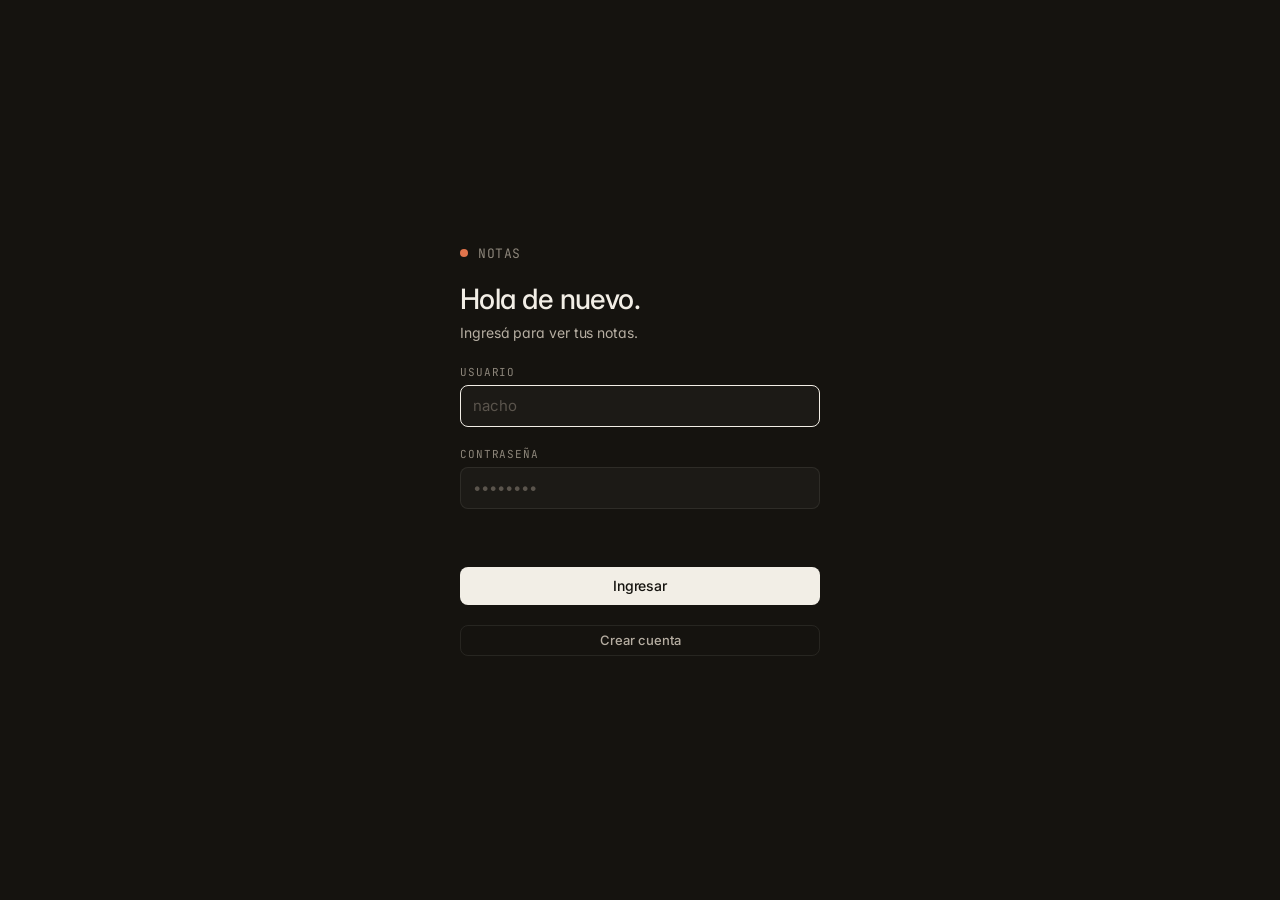
==== static/index.html @ 59a0e1da "feat: rediseño completo del frontend + mejoras al backend Frontend (vanilla JS, sin dependencias): -" ====
<!doctype html>
<html lang="es">
<head>
  <meta charset="utf-8" />
  <meta name="viewport" content="width=device-width, initial-scale=1" />
  <title>Notas</title>
  <link rel="preconnect" href="https://fonts.googleapis.com">
  <link rel="preconnect" href="https://fonts.gstatic.com" crossorigin>
  <link href="https://fonts.googleapis.com/css2?family=Inter:wght@400;500;600&family=JetBrains+Mono:wght@400;500&display=swap" rel="stylesheet">
  <link rel="stylesheet" href="/static/styles.css">
</head>
<body>
  <div id="root"></div>
  <script src="/static/app.js"></script>
</body>
</html>
---- static/styles.css ----
/* Notas — minimal redesign */

:root {
  --bg: #FAF8F4;
  --bg-elev: #FFFFFF;
  --bg-sunken: #F2EFEA;
  --border: rgba(20, 17, 12, 0.08);
  --border-strong: rgba(20, 17, 12, 0.16);
  --fg: #1A1714;
  --fg-2: #5A544C;
  --fg-3: #8C857A;
  --fg-4: #B6AEA2;
  --accent: #C4421F;
  --accent-soft: rgba(196, 66, 31, 0.10);
  --urgent: #DC2626;
  --media: #F5B027;
  --baja: #2F9E54;
  --urgent-soft: rgba(220, 38, 38, 0.14);
  --media-soft: rgba(245, 176, 39, 0.18);
  --baja-soft: rgba(47, 158, 84, 0.16);
  --row-h: 56px;
  --pad: 16px;
  --radius: 10px;
  --shadow-lift: 0 1px 0 rgba(20,17,12,0.04), 0 12px 32px -16px rgba(20,17,12,0.18);
  --sans: "Inter", ui-sans-serif, system-ui, -apple-system, "Segoe UI", sans-serif;
  --mono: "JetBrains Mono", ui-monospace, "SF Mono", Menlo, monospace;
}

[data-theme="dark"] {
  --bg: #15130F;
  --bg-elev: #1C1A16;
  --bg-sunken: #100E0B;
  --border: rgba(255, 248, 235, 0.08);
  --border-strong: rgba(255, 248, 235, 0.16);
  --fg: #F2EEE6;
  --fg-2: #B6AEA2;
  --fg-3: #8C857A;
  --fg-4: #5A544C;
  --accent: #E0744C;
  --accent-soft: rgba(224, 116, 76, 0.14);
  --urgent: #F25555;
  --media: #F7C24A;
  --baja: #4FBE76;
  --urgent-soft: rgba(242, 85, 85, 0.18);
  --media-soft: rgba(247, 194, 74, 0.18);
  --baja-soft: rgba(79, 190, 118, 0.18);
}

[data-accent="ink"]   { --accent: #1A1714; --accent-soft: rgba(20,17,12,0.08); }
[data-accent="ink"][data-theme="dark"] { --accent: #F2EEE6; --accent-soft: rgba(242,238,230,0.08); }
[data-accent="blue"]  { --accent: #2A5FC4; --accent-soft: rgba(42,95,196,0.10); }
[data-accent="blue"][data-theme="dark"] { --accent: #6FA1FF; --accent-soft: rgba(111,161,255,0.14); }
[data-accent="green"] { --accent: #2F7D4A; --accent-soft: rgba(47,125,74,0.10); }
[data-accent="green"][data-theme="dark"] { --accent: #6FCB8F; --accent-soft: rgba(111,203,143,0.14); }

[data-density="compact"] { --row-h: 44px; --pad: 12px; }
[data-density="comfy"]   { --row-h: 68px; --pad: 20px; }

* { box-sizing: border-box; }
html, body, #root { height: 100%; }
body {
  margin: 0;
  font-family: var(--sans);
  background: var(--bg);
  color: var(--fg);
  -webkit-font-smoothing: antialiased;
  font-feature-settings: "ss01", "cv11";
  letter-spacing: -0.005em;
}
button { font-family: inherit; }

/* ====================== Login ====================== */
.login-wrap {
  min-height: 100vh;
  display: grid;
  place-items: center;
  background: var(--bg);
  padding: 24px;
}
.login-card {
  width: 100%;
  max-width: 360px;
  display: flex;
  flex-direction: column;
  gap: 20px;
}
.login-mark {
  display: flex; align-items: center; gap: 10px;
  font-family: var(--mono); font-size: 13px; color: var(--fg-3);
  letter-spacing: 0.04em; text-transform: uppercase;
}
.login-mark::before {
  content: ""; width: 8px; height: 8px; border-radius: 50%;
  background: var(--accent);
}
.login-title { font-size: 28px; font-weight: 500; letter-spacing: -0.02em; margin: 0; }
.login-sub { font-size: 14px; color: var(--fg-2); margin: -12px 0 4px; }
.field { display: flex; flex-direction: column; gap: 6px; }
.field label {
  font-family: var(--mono); font-size: 11px; color: var(--fg-3);
  text-transform: uppercase; letter-spacing: 0.08em;
}
.input {
  appearance: none; background: var(--bg-elev); border: 1px solid var(--border);
  border-radius: 8px; padding: 11px 12px; font: 15px/1.2 var(--sans);
  color: var(--fg); transition: border-color .15s, background .15s;
}
.input:focus { outline: none; border-color: var(--fg); }
.input::placeholder { color: var(--fg-4); }
.btn-primary {
  appearance: none; border: 0; background: var(--fg); color: var(--bg);
  padding: 12px 16px; border-radius: 8px; font: 500 14px/1 var(--sans);
  letter-spacing: -0.005em; cursor: pointer; transition: opacity .15s, transform .05s;
}
.btn-primary:hover { opacity: 0.88; }
.btn-primary:active { transform: translateY(1px); }
.btn-primary:disabled { opacity: 0.45; cursor: default; }
.btn-ghost {
  appearance: none; border: 1px solid var(--border); background: transparent;
  color: var(--fg-2); padding: 8px 12px; border-radius: 8px; font: 500 13px/1 var(--sans);
  cursor: pointer; transition: all .15s; display: inline-flex; align-items: center; gap: 6px;
}
.btn-ghost:hover { color: var(--fg); border-color: var(--border-strong); background: var(--bg-elev); }
.login-error { color: var(--urgent); font-size: 13px; min-height: 18px; }

/* ====================== App shell ====================== */
.app {
  display: grid;
  grid-template-columns: 240px 1fr;
  height: 100vh;
  overflow: hidden;
}
.sidebar {
  border-right: 1px solid var(--border);
  background: var(--bg);
  padding: 20px 14px;
  display: flex; flex-direction: column; gap: 4px;
  overflow-y: auto;
}
.brand {
  display: flex; align-items: center; gap: 10px;
  padding: 4px 8px 20px;
  font-family: var(--mono); font-size: 12px; color: var(--fg-2);
  letter-spacing: 0.06em; text-transform: uppercase;
}
.brand::before {
  content: ""; width: 8px; height: 8px; border-radius: 50%;
  background: var(--accent);
}
.side-section {
  font-family: var(--mono); font-size: 10px; color: var(--fg-4);
  text-transform: uppercase; letter-spacing: 0.1em;
  padding: 16px 8px 6px;
}
.side-item {
  display: flex; align-items: center; gap: 10px;
  padding: 7px 8px; border-radius: 6px;
  font-size: 14px; color: var(--fg-2);
  cursor: pointer; user-select: none;
  transition: background .12s, color .12s;
}
.side-item:hover { background: var(--bg-sunken); color: var(--fg); }
.side-item.active { background: var(--accent-soft); color: var(--accent); font-weight: 500; }
.side-item .count {
  margin-left: auto; font-family: var(--mono); font-size: 11px;
  color: var(--fg-3); font-variant-numeric: tabular-nums;
}
.side-item.active .count { color: var(--accent); }
.side-dot {
  width: 9px; height: 9px; border-radius: 50%; flex-shrink: 0;
  background: var(--fg-4);
}
.side-dot.urgent { background: var(--urgent); box-shadow: 0 0 0 2px var(--urgent-soft); }
.side-dot.media  { background: var(--media);  box-shadow: 0 0 0 2px var(--media-soft); }
.side-dot.baja   { background: var(--baja);   box-shadow: 0 0 0 2px var(--baja-soft); }
.side-user {
  margin-top: auto;
  display: flex; align-items: center; gap: 10px;
  padding: 10px 8px; border-top: 1px solid var(--border);
  font-size: 13px; color: var(--fg-2);
}
.side-user .avatar {
  width: 26px; height: 26px; border-radius: 50%;
  background: var(--fg);
  color: var(--bg); display: grid; place-items: center;
  font: 500 12px/1 var(--sans);
}
.side-user .logout {
  margin-left: auto; cursor: pointer; color: var(--fg-3);
  font-size: 12px;
}
.side-user .logout:hover { color: var(--fg); }

/* ====================== Main pane ====================== */
.main {
  display: flex; flex-direction: column;
  overflow: hidden;
  background: var(--bg);
}
.topbar {
  display: flex; align-items: center; gap: 8px;
  padding: 16px 28px; border-bottom: 1px solid var(--border);
  flex-shrink: 0;
}
.topbar h1 {
  font-size: 22px; font-weight: 500; letter-spacing: -0.02em; margin: 0;
}
.topbar .meta {
  font-family: var(--mono); font-size: 11px; color: var(--fg-3);
  text-transform: uppercase; letter-spacing: 0.08em;
}
.topbar .spacer { flex: 1; }
.view-btns { display: flex; gap: 2px; }
.search {
  display: flex; align-items: center; gap: 8px;
  border: 1px solid var(--border); border-radius: 8px;
  padding: 7px 10px; background: var(--bg-elev);
  min-width: 220px; transition: border-color .15s;
}
.search:focus-within { border-color: var(--fg-3); }
.search svg { color: var(--fg-3); flex-shrink: 0; }
.search input {
  background: transparent; border: 0; outline: 0; flex: 1;
  font: 14px/1 var(--sans); color: var(--fg);
}
.search input::placeholder { color: var(--fg-4); }

.filters {
  display: flex; align-items: center; gap: 8px;
  padding: 14px 28px 8px;
  flex-shrink: 0;
}
.chip {
  display: inline-flex; align-items: center; gap: 6px;
  padding: 5px 10px; border-radius: 999px;
  border: 1px solid var(--border); background: transparent;
  font: 12px/1 var(--sans); color: var(--fg-2); cursor: pointer;
  transition: all .15s;
}
.chip:hover { color: var(--fg); border-color: var(--border-strong); }
.chip.active { background: var(--fg); color: var(--bg); border-color: var(--fg); }
.chip .dot { width: 8px; height: 8px; border-radius: 50%; background: var(--fg-4); }
.chip .dot.urgent { background: var(--urgent); }
.chip .dot.media  { background: var(--media); }
.chip .dot.baja   { background: var(--baja); }
.chip.pri-urgent.active { background: var(--urgent); border-color: var(--urgent); color: #fff; }
.chip.pri-media.active  { background: var(--media);  border-color: var(--media);  color: #1A1714; }
.chip.pri-baja.active   { background: var(--baja);   border-color: var(--baja);   color: #fff; }
.chip .count {
  font-family: var(--mono); font-size: 10px; color: var(--fg-4);
  margin-left: 2px; font-variant-numeric: tabular-nums;
}
.chip.active .count { color: var(--bg); opacity: 0.7; }
.chip.pri-urgent.active .count,
.chip.pri-baja.active .count { color: #fff; opacity: 0.8; }
.chip.pri-media.active .count { color: #1A1714; opacity: 0.7; }

/* ====================== Icon buttons ====================== */
.icon-btn {
  appearance: none; background: transparent; border: 0;
  width: 30px; height: 30px; border-radius: 6px;
  color: var(--fg-3); cursor: pointer;
  display: grid; place-items: center;
  transition: all .12s;
}
.icon-btn:hover { background: var(--bg-sunken); color: var(--fg); }
.icon-btn.danger:hover { color: var(--urgent); }
.icon-btn.active-view { background: var(--accent-soft); color: var(--accent); }

/* ====================== Quick add ====================== */
.quick-add {
  margin: 8px 28px 0;
  border: 1px dashed var(--border-strong);
  border-radius: var(--radius);
  background: transparent;
  display: flex; align-items: center; gap: 10px;
  padding: 12px 14px;
  cursor: text;
  color: var(--fg-3);
  font-size: 14px;
  transition: border-color .15s, background .15s, color .15s;
  flex-shrink: 0;
}
.quick-add:hover { border-color: var(--fg-3); color: var(--fg-2); }
.quick-add svg { color: var(--fg-3); }
.quick-add.expanded {
  display: block; padding: 0; cursor: default;
  border: 1px solid var(--border-strong); background: var(--bg-elev);
  box-shadow: var(--shadow-lift);
}
.quick-add.expanded .qa-row { display: flex; align-items: center; gap: 10px; padding: 12px 14px 4px; }
.quick-add.expanded .qa-title {
  flex: 1; background: transparent; border: 0; outline: 0;
  font: 500 16px/1.3 var(--sans); color: var(--fg); letter-spacing: -0.01em;
}
.quick-add.expanded .qa-title::placeholder { color: var(--fg-4); }
.quick-add.expanded .qa-desc {
  width: 100%; background: transparent; border: 0; outline: 0;
  font: 14px/1.5 var(--sans); color: var(--fg-2); resize: none;
  padding: 0 14px 8px;
}
.quick-add.expanded .qa-desc::placeholder { color: var(--fg-4); }
.quick-add.expanded .qa-actions {
  display: flex; align-items: center; gap: 8px;
  padding: 10px 14px;
  border-top: 1px solid var(--border);
}
.priority-select {
  display: flex; align-items: center; gap: 4px;
  border: 1px solid var(--border); border-radius: 6px;
  padding: 4px;
}
.priority-select button {
  appearance: none; border: 0; background: transparent;
  padding: 4px 8px; border-radius: 4px;
  font: 12px/1 var(--sans); color: var(--fg-3); cursor: pointer;
  display: inline-flex; align-items: center; gap: 5px;
  transition: all .12s;
}
.priority-select button:hover { color: var(--fg); }
.priority-select button.active { background: var(--bg-sunken); color: var(--fg); }
.priority-select .pdot { width: 8px; height: 8px; border-radius: 50%; background: var(--fg-4); }
.priority-select .pdot.urgent { background: var(--urgent); }
.priority-select .pdot.media  { background: var(--media); }
.priority-select .pdot.baja   { background: var(--baja); }
.priority-select button.active.pri-urgent { background: var(--urgent-soft); color: var(--urgent); }
.priority-select button.active.pri-media  { background: var(--media-soft);  color: #946109; }
[data-theme="dark"] .priority-select button.active.pri-media { color: var(--media); }
.priority-select button.active.pri-baja   { background: var(--baja-soft);   color: var(--baja); }
.qa-actions .spacer { flex: 1; }

/* ====================== Notes list ====================== */
.notes-list {
  flex: 1; overflow-y: auto;
  padding: 16px 28px 80px;
}
.note-row {
  display: grid;
  grid-template-columns: 24px 1fr auto;
  align-items: center;
  gap: 14px;
  padding: 0 12px;
  min-height: var(--row-h);
  border-bottom: 1px solid var(--border);
  cursor: pointer;
  transition: background .12s;
  position: relative;
}
.note-row:hover { background: var(--bg-sunken); }
.note-row .check {
  width: 18px; height: 18px; border-radius: 50%;
  border: 1.5px solid var(--border-strong);
  display: grid; place-items: center;
  cursor: pointer; transition: all .15s; flex-shrink: 0;
  background: transparent;
}
.note-row .check:hover { border-color: var(--accent); background: var(--accent-soft); }
.note-row.done .check { background: var(--accent); border-color: var(--accent); }
.note-row.done .check svg { color: var(--bg-elev); }
.note-row .body { min-width: 0; display: flex; flex-direction: column; gap: 2px; }
.note-row .title {
  font-size: 14.5px; font-weight: 450; color: var(--fg);
  display: flex; align-items: center; gap: 8px;
  white-space: nowrap; overflow: hidden; text-overflow: ellipsis;
  letter-spacing: -0.005em;
}
.note-row.done .title { color: var(--fg-3); text-decoration: line-through; text-decoration-thickness: 1px; text-decoration-color: var(--fg-4); }
.note-row .pdot { width: 9px; height: 9px; border-radius: 50%; flex-shrink: 0; background: var(--fg-4); }
.note-row .pdot.urgent { background: var(--urgent); box-shadow: 0 0 0 3px var(--urgent-soft); }
.note-row .pdot.media  { background: var(--media);  box-shadow: 0 0 0 3px var(--media-soft); }
.note-row .pdot.baja   { background: var(--baja);   box-shadow: 0 0 0 3px var(--baja-soft); }
.note-row .desc {
  font-size: 12.5px; color: var(--fg-3);
  white-space: nowrap; overflow: hidden; text-overflow: ellipsis;
}
.note-row .meta {
  font-family: var(--mono); font-size: 11px; color: var(--fg-4);
  letter-spacing: 0.02em; flex-shrink: 0;
}
.note-row .actions {
  display: flex; align-items: center; gap: 2px;
  opacity: 0; transition: opacity .12s;
}
.note-row:hover .actions { opacity: 1; }
.note-row:hover .meta { display: none; }

/* Empty state */
.empty {
  padding: 80px 24px;
  text-align: center;
  color: var(--fg-3);
}
.empty .e-glyph {
  width: 36px; height: 36px; margin: 0 auto 14px;
  border-radius: 50%; border: 1px dashed var(--border-strong);
  display: grid; place-items: center; color: var(--fg-4);
}
.empty h3 { font-size: 15px; font-weight: 500; color: var(--fg-2); margin: 0 0 4px; letter-spacing: -0.01em; }
.empty p { font-size: 13px; margin: 0; color: var(--fg-3); }

/* Section heading inside list */
.list-section {
  font-family: var(--mono); font-size: 10px; color: var(--fg-4);
  letter-spacing: 0.1em; text-transform: uppercase;
  padding: 18px 12px 8px;
  display: flex; align-items: center; gap: 8px;
}
.list-section:first-child { padding-top: 4px; }
.list-section .line { flex: 1; height: 1px; background: var(--border); }

/* ====================== Detail panel ====================== */
.detail-overlay {
  position: fixed; inset: 0; background: rgba(20,17,12,0.18);
  z-index: 50;
  opacity: 0; pointer-events: none; transition: opacity .18s;
  -webkit-backdrop-filter: blur(2px); backdrop-filter: blur(2px);
}
.detail-overlay.open { opacity: 1; pointer-events: auto; }
.detail-panel {
  position: fixed; top: 0; right: 0; bottom: 0;
  width: 460px; max-width: 95vw;
  background: var(--bg-elev);
  border-left: 1px solid var(--border);
  z-index: 51;
  transform: translateX(100%); transition: transform .22s cubic-bezier(.2,.7,.2,1);
  display: flex; flex-direction: column;
}
.detail-panel.open { transform: translateX(0); }
.detail-head {
  display: flex; align-items: center; gap: 8px;
  padding: 14px 18px; border-bottom: 1px solid var(--border);
  flex-shrink: 0;
}
.detail-head .spacer { flex: 1; }
.detail-body { flex: 1; overflow-y: auto; padding: 32px 32px 40px; }
.detail-title {
  font-size: 24px; font-weight: 500; letter-spacing: -0.02em;
  margin: 18px 0 0; color: var(--fg); line-height: 1.3;
}
.detail-pill {
  display: inline-flex; align-items: center; gap: 6px;
  font-family: var(--mono); font-size: 11px;
  text-transform: uppercase; letter-spacing: 0.06em;
  color: var(--fg-2);
}
.detail-pill .pdot { width: 9px; height: 9px; border-radius: 50%; background: var(--fg-4); }
.detail-pill .pdot.urgent { background: var(--urgent); box-shadow: 0 0 0 3px var(--urgent-soft); }
.detail-pill .pdot.media  { background: var(--media);  box-shadow: 0 0 0 3px var(--media-soft); }
.detail-pill .pdot.baja   { background: var(--baja);   box-shadow: 0 0 0 3px var(--baja-soft); }
.detail-pill.pri-urgent { color: var(--urgent); }
.detail-pill.pri-media  { color: #946109; }
[data-theme="dark"] .detail-pill.pri-media { color: var(--media); }
.detail-pill.pri-baja   { color: var(--baja); }
.detail-desc {
  font-size: 14.5px; line-height: 1.65; color: var(--fg-2);
  margin: 24px 0 0; white-space: pre-wrap;
}
.detail-desc.empty-d { color: var(--fg-4); font-style: italic; }
.detail-meta {
  margin-top: 36px; padding-top: 22px; border-top: 1px solid var(--border);
  display: grid; grid-template-columns: 110px 1fr; gap: 14px 20px;
  font-family: var(--mono); font-size: 11.5px;
}
.detail-meta dt { color: var(--fg-4); text-transform: uppercase; letter-spacing: 0.06em; }
.detail-meta dd { margin: 0; color: var(--fg-2); }

/* ====================== Kanban ====================== */
.kanban {
  flex: 1; overflow-x: auto; overflow-y: hidden;
  display: grid; grid-template-columns: repeat(3, minmax(280px, 1fr));
  gap: 16px;
  padding: 16px 28px 28px;
}
.kanban-col {
  display: flex; flex-direction: column; min-height: 0;
}
.kanban-col h3 {
  font: 500 13px/1 var(--sans);
  display: flex; align-items: center; gap: 8px;
  margin: 0 0 10px; padding: 4px 4px 10px;
  color: var(--fg);
  border-bottom: 1px solid var(--border);
}
.kanban-col h3 .pdot { width: 10px; height: 10px; border-radius: 50%; background: var(--fg-4); }
.kanban-col h3 .pdot.urgent { background: var(--urgent); box-shadow: 0 0 0 3px var(--urgent-soft); }
.kanban-col h3 .pdot.media  { background: var(--media);  box-shadow: 0 0 0 3px var(--media-soft); }
.kanban-col h3 .pdot.baja   { background: var(--baja);   box-shadow: 0 0 0 3px var(--baja-soft); }
.kanban-col.col-urgent h3 { border-bottom-color: var(--urgent); }
.kanban-col.col-media  h3 { border-bottom-color: var(--media); }
.kanban-col.col-baja   h3 { border-bottom-color: var(--baja); }
.kanban-col h3 .count {
  margin-left: auto; font-family: var(--mono); font-size: 11px;
  color: var(--fg-4); font-variant-numeric: tabular-nums;
}
.kanban-list { flex: 1; overflow-y: auto; display: flex; flex-direction: column; gap: 8px; padding-right: 4px; }
.k-card {
  padding: 12px 14px; border-radius: 10px;
  border: 1px solid var(--border); background: var(--bg-elev);
  cursor: pointer; transition: border-color .12s;
  display: flex; flex-direction: column; gap: 6px;
}
.k-card:hover { border-color: var(--border-strong); }
.k-card .title { font-size: 14px; font-weight: 500; color: var(--fg); letter-spacing: -0.005em; }
.k-card.done .title { color: var(--fg-3); text-decoration: line-through; text-decoration-color: var(--fg-4); }
.k-card .desc { font-size: 12.5px; color: var(--fg-3); line-height: 1.4;
  display: -webkit-box; -webkit-line-clamp: 2; -webkit-box-orient: vertical; overflow: hidden; }
.k-card .foot { display: flex; align-items: center; gap: 8px; margin-top: 4px; }
.k-card .meta { font-family: var(--mono); font-size: 10.5px; color: var(--fg-4); letter-spacing: 0.02em; }
.k-card .foot .spacer { flex: 1; }
.k-card .foot .actions { display: flex; gap: 2px; opacity: 0; transition: opacity .12s; }
.k-card:hover .foot .actions { opacity: 1; }

/* ====================== Cards (gallery) ====================== */
.gallery {
  flex: 1; overflow-y: auto;
  padding: 16px 28px 80px;
  display: grid;
  grid-template-columns: repeat(auto-fill, minmax(240px, 1fr));
  gap: 12px;
  align-content: start;
}
.g-card {
  padding: 16px; border-radius: 12px;
  border: 1px solid var(--border); background: var(--bg-elev);
  display: flex; flex-direction: column; gap: 8px;
  min-height: 140px; cursor: pointer; transition: border-color .12s;
  position: relative;
}
.g-card:hover { border-color: var(--border-strong); }
.g-card.done { background: var(--bg-sunken); }
.g-card .head { display: flex; align-items: center; gap: 8px; }
.g-card.pri-urgent { border-left: 3px solid var(--urgent); }
.g-card.pri-media  { border-left: 3px solid var(--media); }
.g-card.pri-baja   { border-left: 3px solid var(--baja); }
.g-card .head .pdot { width: 9px; height: 9px; border-radius: 50%; background: var(--fg-4); flex-shrink: 0; }
.g-card .head .pdot.urgent { background: var(--urgent); box-shadow: 0 0 0 3px var(--urgent-soft); }
.g-card .head .pdot.media  { background: var(--media);  box-shadow: 0 0 0 3px var(--media-soft); }
.g-card .head .pdot.baja   { background: var(--baja);   box-shadow: 0 0 0 3px var(--baja-soft); }
.g-card .head .ptag { font-family: var(--mono); font-size: 10px; color: var(--fg-3); text-transform: uppercase; letter-spacing: 0.08em; }
.g-card .head .ptag.urgent { color: var(--urgent); }
.g-card .head .ptag.media  { color: #B07C0F; }
[data-theme="dark"] .g-card .head .ptag.media { color: var(--media); }
.g-card .head .ptag.baja   { color: var(--baja); }
.g-card .head .spacer { flex: 1; }
.g-card .head .check {
  width: 18px; height: 18px; border-radius: 50%;
  border: 1.5px solid var(--border-strong);
  display: grid; place-items: center; cursor: pointer; transition: all .12s;
  background: transparent;
}
.g-card .head .check:hover { border-color: var(--accent); }
.g-card.done .head .check { background: var(--accent); border-color: var(--accent); }
.g-card.done .head .check svg { color: var(--bg-elev); }
.g-card .title { font: 500 15px/1.3 var(--sans); color: var(--fg); letter-spacing: -0.01em; }
.g-card.done .title { color: var(--fg-3); text-decoration: line-through; text-decoration-color: var(--fg-4); }
.g-card .desc { font-size: 13px; line-height: 1.5; color: var(--fg-3); flex: 1;
  display: -webkit-box; -webkit-line-clamp: 4; -webkit-box-orient: vertical; overflow: hidden; }
.g-card .foot {
  display: flex; align-items: center; gap: 8px;
  font-family: var(--mono); font-size: 10.5px; color: var(--fg-4);
  letter-spacing: 0.02em; padding-top: 4px;
}
.g-card .foot .actions { margin-left: auto; display: flex; gap: 2px; opacity: 0; transition: opacity .12s; }
.g-card:hover .foot .actions { opacity: 1; }

/* ====================== Toast ====================== */
.toast {
  position: fixed; bottom: 24px; left: 50%;
  transform: translateX(-50%) translateY(10px);
  background: var(--fg); color: var(--bg);
  font-size: 13px; padding: 9px 14px; border-radius: 8px;
  z-index: 100; display: flex; align-items: center; gap: 12px;
  box-shadow: 0 12px 32px -8px rgba(0,0,0,0.4);
  opacity: 0; pointer-events: none; transition: all .2s;
}
.toast.show { opacity: 1; transform: translateX(-50%) translateY(0); pointer-events: auto; }
.toast button {
  appearance: none; background: transparent; border: 0;
  color: var(--bg); opacity: 0.7; font: 500 12px/1 var(--sans);
  cursor: pointer; padding: 2px 4px; text-decoration: underline;
}
.toast button:hover { opacity: 1; }

/* ====================== Scrollbars ====================== */
.notes-list::-webkit-scrollbar, .gallery::-webkit-scrollbar,
.detail-body::-webkit-scrollbar, .sidebar::-webkit-scrollbar,
.kanban-list::-webkit-scrollbar { width: 8px; height: 8px; }
.notes-list::-webkit-scrollbar-thumb, .gallery::-webkit-scrollbar-thumb,
.detail-body::-webkit-scrollbar-thumb, .sidebar::-webkit-scrollbar-thumb,
.kanban-list::-webkit-scrollbar-thumb {
  background: var(--border-strong); border-radius: 4px;
}
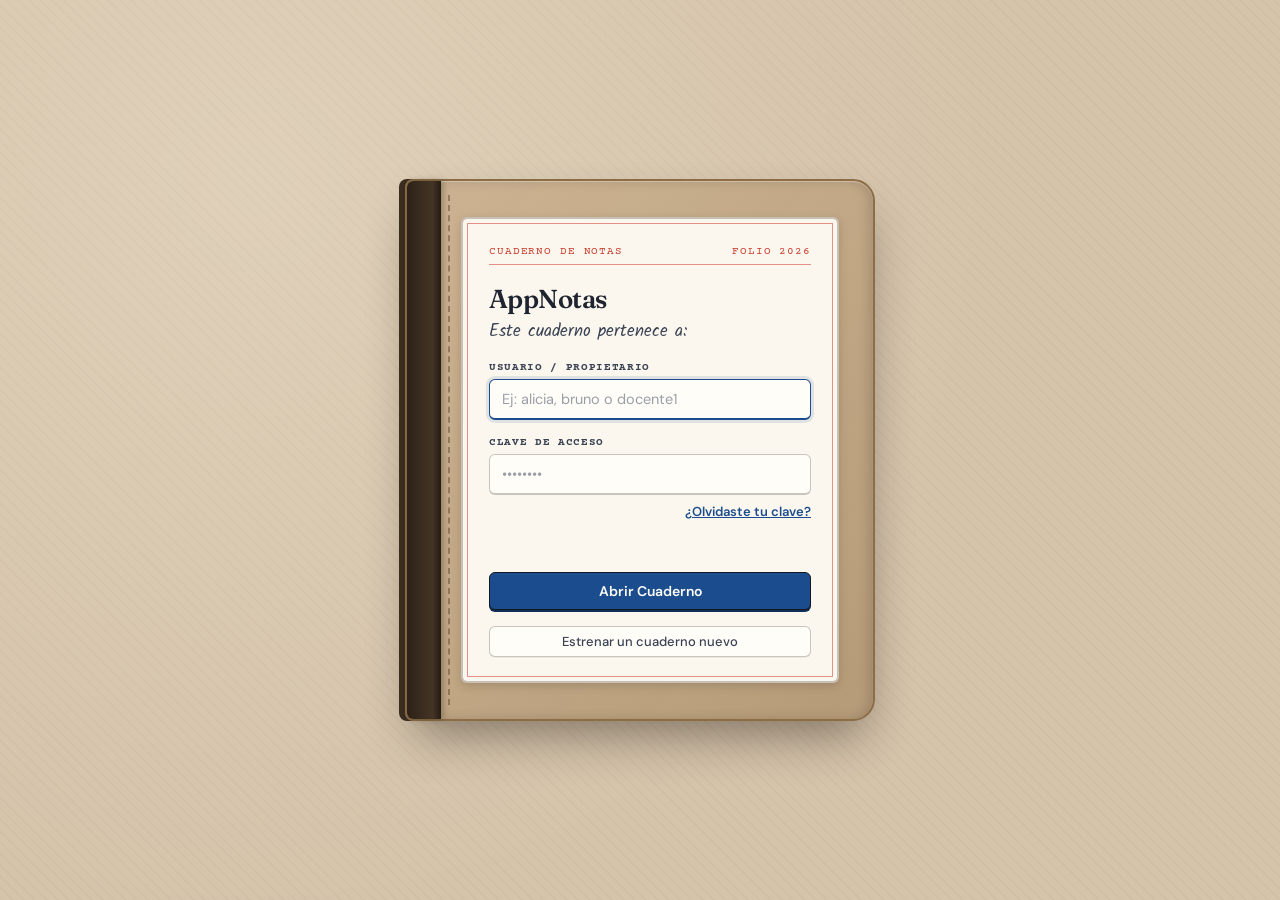
==== commit d8d0d760: "feat: migracion a SQL relacional, grupos familiares colaborativos y cuaderno de notas" ====
--- a/static/index.html
+++ b/static/index.html
@@ -1,12 +1,13 @@
 <!doctype html>
-<html lang="es">
+<html lang="es" data-theme="light" data-paper="lined" data-hand="balanced">
 <head>
   <meta charset="utf-8" />
   <meta name="viewport" content="width=device-width, initial-scale=1" />
-  <title>Notas</title>
+  <title>AppNotas — Mi Cuaderno de Notas</title>
+  <link rel="icon" type="image/svg+xml" href="data:image/svg+xml,%3Csvg xmlns='http://www.w3.org/2000/svg' viewBox='0 0 32 32'%3E%3Crect x='5' y='2' width='23' height='28' rx='3' fill='%23FBF7EE' stroke='%235C4938' stroke-width='2'/%3E%3Cline x1='11' y1='3' x2='11' y2='29' stroke='%23D9534F' stroke-width='1.5'/%3E%3Cline x1='12' y1='10' x2='25' y2='10' stroke='%239BBCD1' stroke-width='1.2'/%3E%3Cline x1='12' y1='16' x2='25' y2='16' stroke='%239BBCD1' stroke-width='1.2'/%3E%3Cline x1='12' y1='22' x2='22' y2='22' stroke='%239BBCD1' stroke-width='1.2'/%3E%3Crect x='2' y='6' width='5' height='2.2' rx='1' fill='%234A453E'/%3E%3Crect x='2' y='12' width='5' height='2.2' rx='1' fill='%234A453E'/%3E%3Crect x='2' y='18' width='5' height='2.2' rx='1' fill='%234A453E'/%3E%3Crect x='2' y='24' width='5' height='2.2' rx='1' fill='%234A453E'/%3E%3C/svg%3E" />
   <link rel="preconnect" href="https://fonts.googleapis.com">
   <link rel="preconnect" href="https://fonts.gstatic.com" crossorigin>
-  <link href="https://fonts.googleapis.com/css2?family=Inter:wght@400;500;600&family=JetBrains+Mono:wght@400;500&display=swap" rel="stylesheet">
+  <link href="https://fonts.googleapis.com/css2?family=Caveat:wght@500;600;700&family=Courier+Prime:ital,wght@0,400;0,700;1,400&family=DM+Sans:ital,opsz,wght@0,9..40,400;0,9..40,500;0,9..40,600;1,9..40,400&family=Fraunces:ital,opsz,wght@0,9..144,500;0,9..144,600;0,9..144,700;1,9..144,400&family=Kalam:wght@400;700&display=swap" rel="stylesheet">
   <link rel="stylesheet" href="/static/styles.css">
 </head>
 <body>
--- a/static/styles.css
+++ b/static/styles.css
@@ -1,592 +1,2151 @@
-/* Notas — minimal redesign */
+/* ==========================================================================
+   AppNotas — Rediseño Temático «Mi Cuaderno de Notas» (Tactile Stationery UI)
+   ========================================================================== */
 
 :root {
-  --bg: #FAF8F4;
-  --bg-elev: #FFFFFF;
-  --bg-sunken: #F2EFEA;
-  --border: rgba(20, 17, 12, 0.08);
-  --border-strong: rgba(20, 17, 12, 0.16);
-  --fg: #1A1714;
-  --fg-2: #5A544C;
-  --fg-3: #8C857A;
-  --fg-4: #B6AEA2;
-  --accent: #C4421F;
-  --accent-soft: rgba(196, 66, 31, 0.10);
-  --urgent: #DC2626;
-  --media: #F5B027;
-  --baja: #2F9E54;
-  --urgent-soft: rgba(220, 38, 38, 0.14);
-  --media-soft: rgba(245, 176, 39, 0.18);
-  --baja-soft: rgba(47, 158, 84, 0.16);
-  --row-h: 56px;
-  --pad: 16px;
-  --radius: 10px;
-  --shadow-lift: 0 1px 0 rgba(20,17,12,0.04), 0 12px 32px -16px rgba(20,17,12,0.18);
-  --sans: "Inter", ui-sans-serif, system-ui, -apple-system, "Segoe UI", sans-serif;
-  --mono: "JetBrains Mono", ui-monospace, "SF Mono", Menlo, monospace;
-}
-
+  /* Tipografías de Papelería */
+  --font-display: "Fraunces", Georgia, serif;
+  --font-hand: "Kalam", "Caveat", cursive;
+  --font-caveat: "Caveat", "Kalam", cursive;
+  --font-sans: "DM Sans", -apple-system, BlinkMacSystemFont, "Segoe UI", sans-serif;
+  --font-stamp: "Courier Prime", "Courier New", monospace;
+
+  /* Escritorio y Tapa Kraft */
+  --desk-bg: #D5C3AA;
+  --cover-bg: #C5A882;
+  --cover-bg-2: #B89970;
+  --cover-border: #8C6D46;
+  --cover-stitch: rgba(74, 53, 31, 0.42);
+  --cover-fg: #2B2118;
+  --cover-fg-muted: #5C4733;
+
+  /* Hoja de Papel Crema Cálido */
+  --paper-bg: #FBF7EE;
+  --paper-elev: #FFFDF8;
+  --paper-sunken: #F2EAD9;
+  --paper-slip: #FFF8D6;
+  --paper-border: rgba(65, 50, 32, 0.14);
+  --paper-border-strong: rgba(65, 50, 32, 0.28);
+
+  /* Renglones y Margen de Hoja Escolar/Universitaria */
+  --rule-line: rgba(108, 162, 198, 0.42);
+  --rule-grid: rgba(108, 162, 198, 0.28);
+  --rule-dot: rgba(108, 162, 198, 0.55);
+  --margin-red: rgba(217, 79, 70, 0.62);
+  --margin-red-2: rgba(217, 79, 70, 0.35);
+  --hole-bg: #C8B396;
+  --hole-shadow: inset 0 2px 4px rgba(0, 0, 0, 0.32);
+
+  /* Tintas de Lapicera */
+  --ink: #1E2430;
+  --ink-2: #3A4354;
+  --ink-3: #6C7380;
+  --ink-4: #9A9EA6;
+  --ink-blue: #1B4D8E;
+  --ink-red: #C93B2B;
+  --ink-green: #1E6F3D;
+  --accent: #C93B2B;
+  --accent-soft: rgba(201, 59, 43, 0.12);
+
+  /* Marcadores Resaltadores (Highlighters) */
+  --urgent: #C93B2B;
+  --media: #996500;
+  --baja: #1E6F3D;
+  --hl-urgent: rgba(255, 128, 112, 0.42);
+  --hl-media: rgba(255, 225, 75, 0.58);
+  --hl-baja: rgba(134, 228, 162, 0.45);
+
+  /* Post-its / Notas Adhesivas */
+  --postit-urgent: #FFE2D9;
+  --postit-urgent-border: #F3B6A5;
+  --postit-media: #FFF3B8;
+  --postit-media-border: #E8D274;
+  --postit-baja: #DCF4E1;
+  --postit-baja-border: #A9D9B4;
+  --postit-neutral: #FFFDF2;
+  --washi-tape: rgba(255, 255, 255, 0.62);
+  --washi-border: rgba(180, 165, 135, 0.28);
+
+  /* Separadores de Carpeta (Index Tabs) */
+  --tab-pending: #FFFDF7;
+  --tab-completed: #D4E6F4;
+  --tab-archived: #F4D2C8;
+  --tab-all: #DFEAD2;
+  --tab-family: #F9E3B4;
+
+  /* Stickers de Categorías */
+  --cat-trabajo-bg: #D6E6F9;
+  --cat-trabajo-fg: #1A4B84;
+  --cat-casa-bg: #FDE0C5;
+  --cat-casa-fg: #8E4311;
+  --cat-personal-bg: #D9F0DF;
+  --cat-personal-fg: #1C5E31;
+  --cat-estudio-bg: #E8DAF8;
+  --cat-estudio-fg: #512B7E;
+
+  /* Dimensiones de Renglón */
+  --line-h: 36px;
+  --margin-left-w: 68px;
+  --shadow-paper: 0 2px 5px rgba(35, 25, 15, 0.08), 0 10px 24px -12px rgba(35, 25, 15, 0.18);
+  --shadow-postit: 2px 6px 14px -4px rgba(35, 25, 15, 0.22), 0 1px 2px rgba(35, 25, 15, 0.10);
+}
+
+/* ── Modo Nocturno («Cuaderno Black-Paper / Field Notes») ── */
 [data-theme="dark"] {
-  --bg: #15130F;
-  --bg-elev: #1C1A16;
-  --bg-sunken: #100E0B;
-  --border: rgba(255, 248, 235, 0.08);
-  --border-strong: rgba(255, 248, 235, 0.16);
-  --fg: #F2EEE6;
-  --fg-2: #B6AEA2;
-  --fg-3: #8C857A;
-  --fg-4: #5A544C;
-  --accent: #E0744C;
-  --accent-soft: rgba(224, 116, 76, 0.14);
-  --urgent: #F25555;
-  --media: #F7C24A;
-  --baja: #4FBE76;
-  --urgent-soft: rgba(242, 85, 85, 0.18);
-  --media-soft: rgba(247, 194, 74, 0.18);
-  --baja-soft: rgba(79, 190, 118, 0.18);
-}
-
-[data-accent="ink"]   { --accent: #1A1714; --accent-soft: rgba(20,17,12,0.08); }
-[data-accent="ink"][data-theme="dark"] { --accent: #F2EEE6; --accent-soft: rgba(242,238,230,0.08); }
-[data-accent="blue"]  { --accent: #2A5FC4; --accent-soft: rgba(42,95,196,0.10); }
-[data-accent="blue"][data-theme="dark"] { --accent: #6FA1FF; --accent-soft: rgba(111,161,255,0.14); }
-[data-accent="green"] { --accent: #2F7D4A; --accent-soft: rgba(47,125,74,0.10); }
-[data-accent="green"][data-theme="dark"] { --accent: #6FCB8F; --accent-soft: rgba(111,203,143,0.14); }
-
-[data-density="compact"] { --row-h: 44px; --pad: 12px; }
-[data-density="comfy"]   { --row-h: 68px; --pad: 20px; }
+  --desk-bg: #110F0D;
+  --cover-bg: #1D1915;
+  --cover-bg-2: #161310;
+  --cover-border: #332B22;
+  --cover-stitch: rgba(215, 190, 155, 0.22);
+  --cover-fg: #EDE3D2;
+  --cover-fg-muted: #A69985;
+
+  --paper-bg: #1E1C19;
+  --paper-elev: #272420;
+  --paper-sunken: #161412;
+  --paper-slip: #2B261B;
+  --paper-border: rgba(235, 220, 195, 0.12);
+  --paper-border-strong: rgba(235, 220, 195, 0.24);
+
+  --rule-line: rgba(190, 175, 150, 0.14);
+  --rule-grid: rgba(190, 175, 150, 0.10);
+  --rule-dot: rgba(190, 175, 150, 0.25);
+  --margin-red: rgba(224, 96, 85, 0.42);
+  --margin-red-2: rgba(224, 96, 85, 0.22);
+  --hole-bg: #12100E;
+
+  --ink: #F2ECE1;
+  --ink-2: #CEC5B4;
+  --ink-3: #968D7E;
+  --ink-4: #665E52;
+  --ink-blue: #7DB3FF;
+  --ink-red: #F27263;
+  --ink-green: #68C787;
+  --accent: #E86F5C;
+  --accent-soft: rgba(232, 111, 92, 0.18);
+
+  --urgent: #F47667;
+  --media: #F5C451;
+  --baja: #68C787;
+  --hl-urgent: rgba(244, 118, 103, 0.25);
+  --hl-media: rgba(245, 196, 81, 0.25);
+  --hl-baja: rgba(104, 199, 135, 0.25);
+
+  --postit-urgent: #382320;
+  --postit-urgent-border: #6E3932;
+  --postit-media: #362F1D;
+  --postit-media-border: #6B5A2B;
+  --postit-baja: #1F3325;
+  --postit-baja-border: #356343;
+  --postit-neutral: #292520;
+  --washi-tape: rgba(255, 248, 230, 0.16);
+  --washi-border: rgba(255, 248, 230, 0.12);
+
+  --tab-pending: #2C2823;
+  --tab-completed: #21303D;
+  --tab-archived: #3B2522;
+  --tab-all: #263326;
+  --tab-family: #3B311E;
+
+  --cat-trabajo-bg: #1F3147;
+  --cat-trabajo-fg: #9BC5FF;
+  --cat-casa-bg: #3D2817;
+  --cat-casa-fg: #F7B279;
+  --cat-personal-bg: #1D3625;
+  --cat-personal-fg: #8CE0A6;
+  --cat-estudio-bg: #2F2240;
+  --cat-estudio-fg: #D0B3FA;
+}
+
+/* Modo Full Manuscrita opcional */
+[data-hand="full"] {
+  --font-sans: "Kalam", cursive;
+}
 
 * { box-sizing: border-box; }
 html, body, #root { height: 100%; }
 body {
   margin: 0;
-  font-family: var(--sans);
-  background: var(--bg);
-  color: var(--fg);
+  font-family: var(--font-sans);
+  background: var(--desk-bg);
+  color: var(--ink);
   -webkit-font-smoothing: antialiased;
-  font-feature-settings: "ss01", "cv11";
-  letter-spacing: -0.005em;
-}
-button { font-family: inherit; }
-
-/* ====================== Login ====================== */
+}
+button, input, select, textarea { font-family: inherit; }
+
+/* ==========================================================================
+   1. PORTADA DE LOGIN / REGISTRO (Tapa de Cuaderno Físico)
+   ========================================================================== */
 .login-wrap {
   min-height: 100vh;
   display: grid;
   place-items: center;
-  background: var(--bg);
-  padding: 24px;
-}
+  padding: 28px 16px;
+  background:
+    radial-gradient(circle at 20% 20%, rgba(255, 248, 231, 0.25), transparent 60%),
+    repeating-linear-gradient(45deg, rgba(80, 55, 30, 0.03) 0px, rgba(80, 55, 30, 0.03) 2px, transparent 2px, transparent 8px),
+    var(--desk-bg);
+}
+
+.notebook-cover {
+  position: relative;
+  width: 100%;
+  max-width: 470px;
+  background:
+    linear-gradient(135deg, rgba(255,255,255,0.12) 0%, rgba(0,0,0,0.08) 100%),
+    var(--cover-bg);
+  border-radius: 8px 22px 22px 8px;
+  padding: 36px 34px 36px 54px;
+  box-shadow:
+    -6px 0 0 #3A2D20,
+    0 24px 48px -12px rgba(25, 18, 10, 0.45),
+    inset 0 1px 1px rgba(255, 255, 255, 0.35),
+    inset -4px 0 12px rgba(0, 0, 0, 0.15);
+  border: 2px solid var(--cover-border);
+}
+
+/* Lomo encuadernado izquierdo */
+.notebook-cover::before {
+  content: "";
+  position: absolute;
+  top: 0; bottom: 0; left: 0;
+  width: 34px;
+  background: linear-gradient(90deg, #2D2218 0%, #443425 75%, #241B12 100%);
+  border-radius: 6px 0 0 6px;
+  box-shadow: 2px 0 6px rgba(0,0,0,0.28);
+}
+
+/* Costura del lomo */
+.notebook-cover::after {
+  content: "";
+  position: absolute;
+  top: 14px; bottom: 14px; left: 41px;
+  border-left: 2px dashed var(--cover-stitch);
+  pointer-events: none;
+}
+
+/* Etiqueta central pegada en la tapa ("Ex Libris") */
 .login-card {
-  width: 100%;
-  max-width: 360px;
+  position: relative;
+  background: var(--paper-bg);
+  border: 2px solid var(--paper-border-strong);
+  border-radius: 6px;
+  padding: 26px 26px 24px;
   display: flex;
   flex-direction: column;
-  gap: 20px;
-}
+  gap: 16px;
+  box-shadow:
+    0 3px 10px rgba(30, 20, 10, 0.16),
+    inset 0 0 0 4px var(--paper-bg),
+    inset 0 0 0 5px var(--margin-red);
+}
+
 .login-mark {
-  display: flex; align-items: center; gap: 10px;
-  font-family: var(--mono); font-size: 13px; color: var(--fg-3);
-  letter-spacing: 0.04em; text-transform: uppercase;
-}
-.login-mark::before {
-  content: ""; width: 8px; height: 8px; border-radius: 50%;
-  background: var(--accent);
-}
-.login-title { font-size: 28px; font-weight: 500; letter-spacing: -0.02em; margin: 0; }
-.login-sub { font-size: 14px; color: var(--fg-2); margin: -12px 0 4px; }
-.field { display: flex; flex-direction: column; gap: 6px; }
+  display: flex;
+  align-items: center;
+  justify-content: space-between;
+  font-family: var(--font-stamp);
+  font-size: 11px;
+  color: var(--ink-red);
+  letter-spacing: 0.08em;
+  text-transform: uppercase;
+  border-bottom: 1.5px solid var(--margin-red);
+  padding-bottom: 6px;
+}
+
+.login-title {
+  font-family: var(--font-display);
+  font-size: 26px;
+  font-weight: 600;
+  color: var(--ink);
+  letter-spacing: -0.02em;
+  margin: 2px 0 0;
+}
+
+.login-sub {
+  font-family: var(--font-hand);
+  font-size: 17px;
+  color: var(--ink-2);
+  margin: -10px 0 2px;
+  line-height: 1.3;
+}
+
+.field {
+  display: flex;
+  flex-direction: column;
+  gap: 5px;
+}
+
 .field label {
-  font-family: var(--mono); font-size: 11px; color: var(--fg-3);
-  text-transform: uppercase; letter-spacing: 0.08em;
-}
+  font-family: var(--font-stamp);
+  font-size: 11px;
+  font-weight: 700;
+  color: var(--ink-2);
+  text-transform: uppercase;
+  letter-spacing: 0.06em;
+}
+
 .input {
-  appearance: none; background: var(--bg-elev); border: 1px solid var(--border);
-  border-radius: 8px; padding: 11px 12px; font: 15px/1.2 var(--sans);
-  color: var(--fg); transition: border-color .15s, background .15s;
-}
-.input:focus { outline: none; border-color: var(--fg); }
-.input::placeholder { color: var(--fg-4); }
+  appearance: none;
+  background: var(--paper-elev);
+  border: 1.5px solid var(--paper-border-strong);
+  border-bottom-width: 2px;
+  border-radius: 6px;
+  padding: 10px 12px;
+  font: 14.5px/1.25 var(--font-sans);
+  color: var(--ink);
+  transition: border-color .15s, box-shadow .15s;
+}
+.input:focus {
+  outline: none;
+  border-color: var(--ink-blue);
+  box-shadow: 0 0 0 3px rgba(27, 77, 142, 0.12);
+}
+.input::placeholder { color: var(--ink-4); }
+
 .btn-primary {
-  appearance: none; border: 0; background: var(--fg); color: var(--bg);
-  padding: 12px 16px; border-radius: 8px; font: 500 14px/1 var(--sans);
-  letter-spacing: -0.005em; cursor: pointer; transition: opacity .15s, transform .05s;
-}
-.btn-primary:hover { opacity: 0.88; }
-.btn-primary:active { transform: translateY(1px); }
-.btn-primary:disabled { opacity: 0.45; cursor: default; }
+  appearance: none;
+  border: 1.5px solid #131822;
+  background: var(--ink-blue);
+  color: #FFFDF8;
+  padding: 11px 16px;
+  border-radius: 6px;
+  font: 600 14px/1 var(--font-sans);
+  cursor: pointer;
+  box-shadow: 0 2px 0 #0F2D56;
+  transition: transform .08s, filter .15s;
+}
+.btn-primary:hover { filter: brightness(1.08); }
+.btn-primary:active { transform: translateY(1px); box-shadow: 0 1px 0 #0F2D56; }
+.btn-primary:disabled { opacity: 0.48; cursor: default; }
+
 .btn-ghost {
-  appearance: none; border: 1px solid var(--border); background: transparent;
-  color: var(--fg-2); padding: 8px 12px; border-radius: 8px; font: 500 13px/1 var(--sans);
-  cursor: pointer; transition: all .15s; display: inline-flex; align-items: center; gap: 6px;
-}
-.btn-ghost:hover { color: var(--fg); border-color: var(--border-strong); background: var(--bg-elev); }
-.login-error { color: var(--urgent); font-size: 13px; min-height: 18px; }
-
-/* ====================== App shell ====================== */
+  appearance: none;
+  border: 1.5px solid var(--paper-border-strong);
+  background: var(--paper-elev);
+  color: var(--ink-2);
+  padding: 8px 12px;
+  border-radius: 6px;
+  font: 500 13px/1 var(--font-sans);
+  cursor: pointer;
+  transition: all .14s;
+  display: inline-flex;
+  align-items: center;
+  gap: 6px;
+  box-shadow: 0 1px 0 rgba(0, 0, 0, 0.06);
+}
+.btn-ghost:hover {
+  color: var(--ink);
+  border-color: var(--ink-2);
+  background: var(--paper-sunken);
+}
+
+.login-error {
+  color: var(--urgent);
+  font-family: var(--font-hand);
+  font-size: 15px;
+  min-height: 20px;
+}
+.login-success {
+  color: var(--baja);
+  font-family: var(--font-hand);
+  font-size: 16px;
+  padding: 8px 12px;
+  background: var(--hl-baja);
+  border: 1px dashed var(--baja);
+  border-radius: 6px;
+  text-align: center;
+}
+
+/* ==========================================================================
+   2. ESTRUCTURA DEL CUADERNO ABIERTO (App Shell, Tapa, Espiral y Hoja)
+   ========================================================================== */
 .app {
   display: grid;
-  grid-template-columns: 240px 1fr;
+  grid-template-columns: 268px 1fr;
   height: 100vh;
   overflow: hidden;
-}
+  background: var(--desk-bg);
+}
+
+/* ── Sidebar: Contratapa Interior Kraft con Separadores Troquelados ── */
 .sidebar {
-  border-right: 1px solid var(--border);
-  background: var(--bg);
-  padding: 20px 14px;
-  display: flex; flex-direction: column; gap: 4px;
+  position: relative;
+  background:
+    linear-gradient(90deg, rgba(0,0,0,0.06) 0%, transparent 18%, rgba(0,0,0,0.12) 100%),
+    repeating-linear-gradient(0deg, rgba(60, 40, 20, 0.025) 0px, rgba(60, 40, 20, 0.025) 2px, transparent 2px, transparent 6px),
+    var(--cover-bg);
+  border-right: 3px solid var(--cover-border);
+  padding: 18px 10px 16px 14px;
+  display: flex;
+  flex-direction: column;
+  gap: 5px;
   overflow-y: auto;
-}
+  z-index: 10;
+  box-shadow: inset -6px 0 14px rgba(0, 0, 0, 0.16);
+}
+
+/* Costura vertical decorativa en la contratapa */
+.sidebar::before {
+  content: "";
+  position: absolute;
+  top: 10px;
+  bottom: 10px;
+  left: 7px;
+  border-left: 1.5px dashed var(--cover-stitch);
+  pointer-events: none;
+}
+
 .brand {
-  display: flex; align-items: center; gap: 10px;
-  padding: 4px 8px 20px;
-  font-family: var(--mono); font-size: 12px; color: var(--fg-2);
-  letter-spacing: 0.06em; text-transform: uppercase;
-}
-.brand::before {
-  content: ""; width: 8px; height: 8px; border-radius: 50%;
-  background: var(--accent);
-}
+  display: flex;
+  flex-direction: column;
+  gap: 2px;
+  padding: 10px 12px;
+  margin: 0 4px 8px 6px;
+  background: var(--paper-bg);
+  border: 1.5px solid var(--paper-border-strong);
+  border-radius: 6px;
+  box-shadow: 1px 2px 5px rgba(0,0,0,0.12), inset 0 0 0 2px var(--paper-bg), inset 0 0 0 3px var(--margin-red);
+}
+.brand-title {
+  font-family: var(--font-display);
+  font-size: 18px;
+  font-weight: 700;
+  color: var(--ink);
+  letter-spacing: -0.02em;
+  display: flex;
+  align-items: center;
+  gap: 7px;
+}
+.brand-sub {
+  font-family: var(--font-stamp);
+  font-size: 10px;
+  color: var(--ink-red);
+  text-transform: uppercase;
+  letter-spacing: 0.08em;
+}
+
 .side-section {
-  font-family: var(--mono); font-size: 10px; color: var(--fg-4);
-  text-transform: uppercase; letter-spacing: 0.1em;
-  padding: 16px 8px 6px;
-}
+  font-family: var(--font-stamp);
+  font-size: 10.5px;
+  font-weight: 700;
+  color: var(--cover-fg-muted);
+  text-transform: uppercase;
+  letter-spacing: 0.1em;
+  padding: 12px 10px 4px 12px;
+}
+
+/* Sobre / Carpeta contenedora de «Notas Personales» */
+.side-folder {
+  margin: 2px 0 6px 6px;
+  padding: 7px 6px 8px 8px;
+  background: rgba(255, 252, 244, 0.34);
+  border: 1.5px dashed var(--cover-border);
+  border-radius: 8px;
+  display: flex;
+  flex-direction: column;
+  gap: 5px;
+}
+[data-theme="dark"] .side-folder {
+  background: rgba(0, 0, 0, 0.22);
+}
+
+.side-folder-head {
+  display: flex;
+  align-items: center;
+  gap: 7px;
+  padding: 4px 6px;
+  font-family: var(--font-stamp);
+  font-size: 11px;
+  font-weight: 700;
+  color: var(--cover-fg);
+  text-transform: uppercase;
+  letter-spacing: 0.06em;
+  cursor: pointer;
+  user-select: none;
+  border-bottom: 1px dashed var(--cover-stitch);
+}
+.side-folder-head .folder-chevron {
+  margin-left: auto;
+  font-size: 11px;
+  transition: transform .15s ease;
+}
+.side-folder.collapsed .side-folder-head {
+  border-bottom-color: transparent;
+}
+.side-folder.collapsed .folder-chevron {
+  transform: rotate(-90deg);
+}
+
+.side-folder-body {
+  display: flex;
+  flex-direction: column;
+  gap: 5px;
+  padding-left: 6px;
+  border-left: 2px solid var(--cover-stitch);
+  margin-left: 4px;
+}
+.side-folder.collapsed .side-folder-body {
+  display: none;
+}
+
+/* Separadores de Carpeta (Index Tabs) */
 .side-item {
-  display: flex; align-items: center; gap: 10px;
-  padding: 7px 8px; border-radius: 6px;
-  font-size: 14px; color: var(--fg-2);
-  cursor: pointer; user-select: none;
-  transition: background .12s, color .12s;
-}
-.side-item:hover { background: var(--bg-sunken); color: var(--fg); }
-.side-item.active { background: var(--accent-soft); color: var(--accent); font-weight: 500; }
+  position: relative;
+  display: flex;
+  align-items: center;
+  gap: 9px;
+  margin-left: 4px;
+  margin-right: -8px;
+  padding: 7px 12px;
+  border-radius: 6px 12px 12px 6px;
+  background: var(--paper-sunken);
+  border: 1.5px solid var(--paper-border-strong);
+  font-size: 13.5px;
+  font-weight: 500;
+  color: var(--ink-2);
+  cursor: pointer;
+  user-select: none;
+  box-shadow: 2px 2px 5px rgba(0, 0, 0, 0.12);
+  transition: transform .14s ease, background .14s ease, box-shadow .14s ease;
+}
+
+.side-item[data-scope="pending"]   { background: var(--tab-pending); }
+.side-item[data-scope="completed"] { background: var(--tab-completed); }
+.side-item[data-scope="archived"]  { background: var(--tab-archived); }
+.side-item[data-scope="all"]       { background: var(--tab-all); }
+.side-item[data-scope="family"]    {
+  background: var(--tab-family);
+  margin-left: 6px;
+  margin-right: -4px;
+  padding: 9px 12px;
+}
+
+.side-item:hover {
+  transform: translateX(4px);
+  color: var(--ink);
+}
+
+.side-item.active {
+  transform: translateX(7px);
+  color: var(--ink);
+  font-weight: 700;
+  border-color: var(--ink);
+  box-shadow: 3px 3px 8px rgba(0, 0, 0, 0.22), inset 4px 0 0 var(--accent);
+}
+
 .side-item .count {
-  margin-left: auto; font-family: var(--mono); font-size: 11px;
-  color: var(--fg-3); font-variant-numeric: tabular-nums;
-}
-.side-item.active .count { color: var(--accent); }
+  margin-left: auto;
+  font-family: var(--font-stamp);
+  font-size: 11px;
+  font-weight: 700;
+  color: var(--ink-2);
+  background: rgba(255, 255, 255, 0.55);
+  padding: 1px 6px;
+  border-radius: 999px;
+  border: 1px solid var(--paper-border);
+}
+[data-theme="dark"] .side-item .count {
+  background: rgba(0, 0, 0, 0.35);
+}
+
 .side-dot {
-  width: 9px; height: 9px; border-radius: 50%; flex-shrink: 0;
-  background: var(--fg-4);
-}
-.side-dot.urgent { background: var(--urgent); box-shadow: 0 0 0 2px var(--urgent-soft); }
-.side-dot.media  { background: var(--media);  box-shadow: 0 0 0 2px var(--media-soft); }
-.side-dot.baja   { background: var(--baja);   box-shadow: 0 0 0 2px var(--baja-soft); }
+  width: 10px;
+  height: 10px;
+  border-radius: 50%;
+  flex-shrink: 0;
+  border: 1.5px solid rgba(0,0,0,0.25);
+}
+.side-dot.urgent { background: var(--urgent); }
+.side-dot.media  { background: #F5B027; }
+.side-dot.baja   { background: var(--baja); }
+
+/* Stickers de Categorías en el Sidebar */
+.sticker-grid {
+  display: grid;
+  grid-template-columns: 1fr 1fr;
+  gap: 7px;
+  padding: 2px 4px 4px 8px;
+}
+
+.cat-sticker {
+  display: flex;
+  align-items: center;
+  justify-content: space-between;
+  padding: 6px 9px;
+  border-radius: 6px;
+  font-family: var(--font-hand);
+  font-size: 15px;
+  font-weight: 700;
+  cursor: pointer;
+  user-select: none;
+  border: 2px solid #FFFFFF;
+  box-shadow: 1px 2px 4px rgba(0,0,0,0.18);
+  transition: transform .12s, box-shadow .12s;
+}
+[data-theme="dark"] .cat-sticker {
+  border-color: rgba(255,255,255,0.22);
+}
+.cat-sticker:nth-child(odd) { transform: rotate(-1.2deg); }
+.cat-sticker:nth-child(even) { transform: rotate(1.1deg); }
+.cat-sticker:hover { transform: scale(1.04) rotate(0deg); }
+.cat-sticker.active {
+  outline: 2px solid var(--ink);
+  transform: scale(1.05) rotate(0deg);
+}
+.cat-sticker.cat-Trabajo  { background: var(--cat-trabajo-bg);  color: var(--cat-trabajo-fg); }
+.cat-sticker.cat-Casa     { background: var(--cat-casa-bg);     color: var(--cat-casa-fg); }
+.cat-sticker.cat-Personal { background: var(--cat-personal-bg); color: var(--cat-personal-fg); }
+.cat-sticker.cat-Estudio  { background: var(--cat-estudio-bg);  color: var(--cat-estudio-fg); }
+.cat-sticker .count {
+  font-family: var(--font-stamp);
+  font-size: 10.5px;
+  opacity: 0.85;
+}
+
+/* Tarjeta de Usuario al pie de la contratapa */
 .side-user {
-  margin-top: auto;
-  display: flex; align-items: center; gap: 10px;
-  padding: 10px 8px; border-top: 1px solid var(--border);
-  font-size: 13px; color: var(--fg-2);
+  margin: 10px 4px 0 8px;
+  display: flex;
+  align-items: center;
+  gap: 9px;
+  padding: 9px 10px;
+  background: var(--paper-bg);
+  border: 1.5px solid var(--paper-border-strong);
+  border-radius: 6px;
+  font-size: 13px;
+  color: var(--ink-2);
+  box-shadow: 1px 2px 5px rgba(0,0,0,0.12);
 }
 .side-user .avatar {
-  width: 26px; height: 26px; border-radius: 50%;
-  background: var(--fg);
-  color: var(--bg); display: grid; place-items: center;
-  font: 500 12px/1 var(--sans);
+  width: 28px;
+  height: 28px;
+  border-radius: 50%;
+  background: var(--ink-blue);
+  color: #FFFDF8;
+  display: grid;
+  place-items: center;
+  font: 700 13px/1 var(--font-display);
+  border: 1.5px solid var(--ink);
 }
 .side-user .logout {
-  margin-left: auto; cursor: pointer; color: var(--fg-3);
-  font-size: 12px;
-}
-.side-user .logout:hover { color: var(--fg); }
-
-/* ====================== Main pane ====================== */
+  margin-left: auto;
+  cursor: pointer;
+  font-family: var(--font-stamp);
+  font-size: 11px;
+  color: var(--ink-red);
+  text-decoration: underline;
+}
+.side-user .logout:hover { font-weight: 700; }
+
+/* ==========================================================================
+   3. LA HOJA DE CUADERNO (Main Sheet, Espiral, Perforaciones y Renglones)
+   ========================================================================== */
 .main {
-  display: flex; flex-direction: column;
+  position: relative;
+  display: flex;
+  flex-direction: column;
   overflow: hidden;
-  background: var(--bg);
-}
+  background-color: var(--paper-bg);
+  box-shadow: inset 12px 0 22px -12px rgba(35, 25, 15, 0.28);
+}
+
+/* Fondos según tipo de hoja seleccionada */
+[data-paper="lined"] .main {
+  background-image:
+    linear-gradient(90deg,
+      transparent 0px,
+      transparent 64px,
+      var(--margin-red) 64px,
+      var(--margin-red) 65.5px,
+      transparent 65.5px,
+      transparent 69px,
+      var(--margin-red-2) 69px,
+      var(--margin-red-2) 70px,
+      transparent 70px
+    ),
+    repeating-linear-gradient(to bottom,
+      transparent 0px,
+      transparent calc(var(--line-h) - 1px),
+      var(--rule-line) calc(var(--line-h) - 1px),
+      var(--rule-line) var(--line-h)
+    );
+}
+
+[data-paper="grid"] .main {
+  background-image:
+    linear-gradient(90deg,
+      transparent 0px,
+      transparent 64px,
+      var(--margin-red) 64px,
+      var(--margin-red) 65.5px,
+      transparent 65.5px
+    ),
+    linear-gradient(to right, var(--rule-grid) 1px, transparent 1px),
+    linear-gradient(to bottom, var(--rule-grid) 1px, transparent 1px);
+  background-size: 100% 100%, 24px 24px, 24px 24px;
+}
+
+[data-paper="dotted"] .main {
+  background-image:
+    linear-gradient(90deg,
+      transparent 0px,
+      transparent 64px,
+      var(--margin-red) 64px,
+      var(--margin-red) 65.5px,
+      transparent 65.5px
+    ),
+    radial-gradient(var(--rule-dot) 1.3px, transparent 1.3px);
+  background-size: 100% 100%, 24px 24px;
+}
+
+/* Anillos del Espiral Metálico en el borde izquierdo de la hoja */
+.main::before {
+  content: "";
+  position: absolute;
+  top: 0;
+  bottom: 0;
+  left: 0;
+  width: 18px;
+  z-index: 15;
+  pointer-events: none;
+  background-image: repeating-linear-gradient(
+    to bottom,
+    transparent 0px,
+    transparent 16px,
+    #3B3733 16px,
+    #78726B 19px,
+    #262320 22px,
+    transparent 22px,
+    transparent 26px,
+    #3B3733 26px,
+    #78726B 29px,
+    #262320 32px,
+    transparent 32px,
+    transparent 48px
+  );
+  filter: drop-shadow(2px 2px 2px rgba(0, 0, 0, 0.28));
+}
+
+/* Perforaciones de carpeta (Agujeros de la hoja) */
+.main::after {
+  content: "";
+  position: absolute;
+  top: 0;
+  bottom: 0;
+  left: 28px;
+  width: 20px;
+  z-index: 4;
+  pointer-events: none;
+  background-image:
+    radial-gradient(circle at 10px 140px, var(--hole-bg) 8px, rgba(0,0,0,0.22) 8.5px, transparent 9.5px),
+    radial-gradient(circle at 10px 50%, var(--hole-bg) 8px, rgba(0,0,0,0.22) 8.5px, transparent 9.5px),
+    radial-gradient(circle at 10px calc(100% - 140px), var(--hole-bg) 8px, rgba(0,0,0,0.22) 8.5px, transparent 9.5px);
+}
+
+/* ==========================================================================
+   4. CABECERA DE LA HOJA (Topbar & Folio Fecha)
+   ========================================================================== */
 .topbar {
-  display: flex; align-items: center; gap: 8px;
-  padding: 16px 28px; border-bottom: 1px solid var(--border);
+  position: relative;
+  z-index: 20;
+  display: flex;
+  align-items: center;
+  flex-wrap: wrap;
+  gap: 10px;
+  padding: 18px 28px 14px 84px;
+  background:
+    linear-gradient(90deg,
+      transparent 0px,
+      transparent 64px,
+      var(--margin-red) 64px,
+      var(--margin-red) 65.5px,
+      transparent 65.5px,
+      transparent 69px,
+      var(--margin-red-2) 69px,
+      var(--margin-red-2) 70px,
+      transparent 70px
+    ),
+    var(--paper-bg);
+  border-bottom: 2px double var(--margin-red);
   flex-shrink: 0;
 }
+
+.page-title-block {
+  display: flex;
+  align-items: baseline;
+  gap: 12px;
+}
+
 .topbar h1 {
-  font-size: 22px; font-weight: 500; letter-spacing: -0.02em; margin: 0;
-}
+  font-family: var(--font-display);
+  font-size: 25px;
+  font-weight: 700;
+  color: var(--ink);
+  letter-spacing: -0.02em;
+  margin: 0;
+}
+
 .topbar .meta {
-  font-family: var(--mono); font-size: 11px; color: var(--fg-3);
-  text-transform: uppercase; letter-spacing: 0.08em;
-}
+  font-family: var(--font-stamp);
+  font-size: 11.5px;
+  color: var(--ink-red);
+  text-transform: uppercase;
+  letter-spacing: 0.06em;
+  background: var(--accent-soft);
+  padding: 2px 8px;
+  border-radius: 4px;
+  border: 1px dashed var(--margin-red);
+}
+
+/* Cuadro de Fecha / Folio estilo Cuaderno Escolar */
+.notebook-date-box {
+  display: inline-flex;
+  align-items: center;
+  border: 1.5px solid var(--margin-red);
+  border-radius: 5px;
+  font-family: var(--font-stamp);
+  font-size: 11px;
+  color: var(--ink-2);
+  background: var(--paper-elev);
+  overflow: hidden;
+}
+.notebook-date-box span {
+  padding: 4px 7px;
+  border-right: 1px solid var(--margin-red-2);
+}
+.notebook-date-box span:first-child {
+  background: var(--accent-soft);
+  color: var(--ink-red);
+  font-weight: 700;
+}
+.notebook-date-box span:last-child {
+  border-right: 0;
+}
+
 .topbar .spacer { flex: 1; }
-.view-btns { display: flex; gap: 2px; }
+
+.stationery-group {
+  display: inline-flex;
+  align-items: center;
+  gap: 2px;
+  padding: 3px;
+  background: var(--paper-elev);
+  border: 1.5px solid var(--paper-border-strong);
+  border-radius: 7px;
+}
+
+.view-btns {
+  display: inline-flex;
+  align-items: center;
+  gap: 2px;
+  padding: 3px;
+  background: var(--paper-elev);
+  border: 1.5px solid var(--paper-border-strong);
+  border-radius: 7px;
+}
+
 .search {
-  display: flex; align-items: center; gap: 8px;
-  border: 1px solid var(--border); border-radius: 8px;
-  padding: 7px 10px; background: var(--bg-elev);
-  min-width: 220px; transition: border-color .15s;
-}
-.search:focus-within { border-color: var(--fg-3); }
-.search svg { color: var(--fg-3); flex-shrink: 0; }
+  display: flex;
+  align-items: center;
+  gap: 8px;
+  border: 1.5px solid var(--paper-border-strong);
+  border-radius: 6px;
+  padding: 6px 11px;
+  background: var(--paper-elev);
+  min-width: 215px;
+  box-shadow: inset 0 1px 2px rgba(0,0,0,0.04);
+}
+.search:focus-within {
+  border-color: var(--ink-blue);
+}
+.search svg { color: var(--ink-3); flex-shrink: 0; }
 .search input {
-  background: transparent; border: 0; outline: 0; flex: 1;
-  font: 14px/1 var(--sans); color: var(--fg);
-}
-.search input::placeholder { color: var(--fg-4); }
-
+  background: transparent;
+  border: 0;
+  outline: 0;
+  flex: 1;
+  font: 13.5px/1 var(--font-sans);
+  color: var(--ink);
+}
+.search input::placeholder { color: var(--ink-4); }
+
+/* Botón Campanita de Notificaciones y Popover */
+.notif-wrap {
+  position: relative;
+}
+.notif-badge {
+  position: absolute;
+  top: -3px;
+  right: -3px;
+  min-width: 16px;
+  height: 16px;
+  padding: 0 4px;
+  border-radius: 999px;
+  background: var(--ink-red);
+  color: #fff;
+  font: 700 10px/16px var(--font-stamp);
+  text-align: center;
+}
+.notif-popover {
+  position: absolute;
+  top: calc(100% + 8px);
+  right: 0;
+  width: 340px;
+  max-height: 400px;
+  overflow-y: auto;
+  background: var(--paper-elev);
+  border: 2px solid var(--paper-border-strong);
+  border-radius: 8px;
+  box-shadow: var(--shadow-postit);
+  z-index: 90;
+  padding: 12px;
+}
+.notif-head {
+  display: flex;
+  align-items: center;
+  justify-content: space-between;
+  border-bottom: 1px dashed var(--paper-border-strong);
+  padding-bottom: 8px;
+  margin-bottom: 8px;
+  font-family: var(--font-stamp);
+  font-size: 11px;
+  text-transform: uppercase;
+  color: var(--ink-2);
+}
+.notif-item {
+  padding: 8px 10px;
+  border-radius: 6px;
+  border-bottom: 1px solid var(--paper-border);
+  font-size: 12.5px;
+  color: var(--ink-2);
+  cursor: pointer;
+  transition: background .12s;
+}
+.notif-item:hover { background: var(--paper-sunken); }
+.notif-item.unread {
+  background: var(--paper-slip);
+  color: var(--ink);
+  font-weight: 500;
+  border-left: 3px solid var(--ink-red);
+}
+.notif-time {
+  display: block;
+  font-family: var(--font-stamp);
+  font-size: 10px;
+  color: var(--ink-3);
+  margin-top: 3px;
+}
+
+/* Menú desplegable de Configuración de Hoja y Apariencia */
+.settings-wrap {
+  position: relative;
+}
+.settings-popover {
+  position: absolute;
+  top: calc(100% + 8px);
+  right: 0;
+  width: 270px;
+  background: var(--paper-elev);
+  border: 2px solid var(--paper-border-strong);
+  border-radius: 8px;
+  box-shadow: var(--shadow-postit);
+  z-index: 90;
+  padding: 12px 14px;
+  display: flex;
+  flex-direction: column;
+  gap: 12px;
+}
+.settings-group {
+  display: flex;
+  flex-direction: column;
+  gap: 6px;
+}
+.settings-label {
+  font-family: var(--font-stamp);
+  font-size: 10.5px;
+  font-weight: 700;
+  color: var(--ink-3);
+  text-transform: uppercase;
+  letter-spacing: 0.06em;
+}
+.settings-options {
+  display: grid;
+  grid-template-columns: repeat(3, 1fr);
+  gap: 4px;
+  background: var(--paper-sunken);
+  padding: 3px;
+  border-radius: 6px;
+  border: 1px solid var(--paper-border-strong);
+}
+.settings-options.two-cols {
+  grid-template-columns: 1fr 1fr;
+}
+.settings-opt {
+  appearance: none;
+  border: 0;
+  background: transparent;
+  padding: 6px 6px;
+  border-radius: 4px;
+  font: 600 12px/1.1 var(--font-sans);
+  color: var(--ink-2);
+  cursor: pointer;
+  display: inline-flex;
+  align-items: center;
+  justify-content: center;
+  gap: 5px;
+  transition: all .12s;
+}
+.settings-opt:hover {
+  color: var(--ink);
+}
+.settings-opt.active {
+  background: var(--hl-media);
+  color: var(--ink);
+  box-shadow: inset 0 0 0 1.5px var(--media);
+}
+
+/* ==========================================================================
+   5. FILTROS Y CHIPS TIPO RESALTADOR / CINTA
+   ========================================================================== */
 .filters {
-  display: flex; align-items: center; gap: 8px;
-  padding: 14px 28px 8px;
+  display: flex;
+  align-items: center;
+  gap: 8px;
+  padding: 10px 28px 6px 84px;
   flex-shrink: 0;
 }
+
 .chip {
-  display: inline-flex; align-items: center; gap: 6px;
-  padding: 5px 10px; border-radius: 999px;
-  border: 1px solid var(--border); background: transparent;
-  font: 12px/1 var(--sans); color: var(--fg-2); cursor: pointer;
-  transition: all .15s;
-}
-.chip:hover { color: var(--fg); border-color: var(--border-strong); }
-.chip.active { background: var(--fg); color: var(--bg); border-color: var(--fg); }
-.chip .dot { width: 8px; height: 8px; border-radius: 50%; background: var(--fg-4); }
+  display: inline-flex;
+  align-items: center;
+  gap: 6px;
+  padding: 5px 11px;
+  border-radius: 999px;
+  border: 1.5px dashed var(--paper-border-strong);
+  background: var(--paper-elev);
+  font: 600 12.5px/1 var(--font-sans);
+  color: var(--ink-2);
+  cursor: pointer;
+  transition: all .14s;
+}
+.chip:hover {
+  color: var(--ink);
+  border-style: solid;
+  transform: translateY(-1px);
+}
+.chip.active {
+  background: var(--ink);
+  color: var(--paper-bg);
+  border: 1.5px solid var(--ink);
+}
+.chip .dot { width: 8px; height: 8px; border-radius: 50%; background: var(--ink-4); }
 .chip .dot.urgent { background: var(--urgent); }
-.chip .dot.media  { background: var(--media); }
+.chip .dot.media  { background: #F5B027; }
 .chip .dot.baja   { background: var(--baja); }
-.chip.pri-urgent.active { background: var(--urgent); border-color: var(--urgent); color: #fff; }
-.chip.pri-media.active  { background: var(--media);  border-color: var(--media);  color: #1A1714; }
-.chip.pri-baja.active   { background: var(--baja);   border-color: var(--baja);   color: #fff; }
+
+.chip.pri-urgent.active { background: var(--hl-urgent); border: 1.5px solid var(--urgent); color: var(--ink); }
+.chip.pri-media.active  { background: var(--hl-media);  border: 1.5px solid var(--media);  color: var(--ink); }
+.chip.pri-baja.active   { background: var(--hl-baja);   border: 1.5px solid var(--baja);   color: var(--ink); }
+
 .chip .count {
-  font-family: var(--mono); font-size: 10px; color: var(--fg-4);
-  margin-left: 2px; font-variant-numeric: tabular-nums;
-}
-.chip.active .count { color: var(--bg); opacity: 0.7; }
-.chip.pri-urgent.active .count,
-.chip.pri-baja.active .count { color: #fff; opacity: 0.8; }
-.chip.pri-media.active .count { color: #1A1714; opacity: 0.7; }
-
-/* ====================== Icon buttons ====================== */
+  font-family: var(--font-stamp);
+  font-size: 10.5px;
+  opacity: 0.78;
+}
+
+/* ==========================================================================
+   6. BOTONES DE ÍCONO
+   ========================================================================== */
 .icon-btn {
-  appearance: none; background: transparent; border: 0;
-  width: 30px; height: 30px; border-radius: 6px;
-  color: var(--fg-3); cursor: pointer;
-  display: grid; place-items: center;
+  appearance: none;
+  background: transparent;
+  border: 0;
+  width: 30px;
+  height: 30px;
+  border-radius: 6px;
+  color: var(--ink-2);
+  cursor: pointer;
+  display: grid;
+  place-items: center;
   transition: all .12s;
 }
-.icon-btn:hover { background: var(--bg-sunken); color: var(--fg); }
-.icon-btn.danger:hover { color: var(--urgent); }
-.icon-btn.active-view { background: var(--accent-soft); color: var(--accent); }
-
-/* ====================== Quick add ====================== */
+.icon-btn:hover { background: var(--paper-sunken); color: var(--ink); }
+.icon-btn.danger:hover { color: var(--urgent); background: var(--hl-urgent); }
+.icon-btn.active-view {
+  background: var(--hl-media);
+  color: var(--ink);
+  font-weight: 700;
+  box-shadow: inset 0 0 0 1.5px var(--media);
+}
+
+/* ==========================================================================
+   7. QUICK-ADD (Esquela de Papel Sujeta con Clip Metálico)
+   ========================================================================== */
 .quick-add {
-  margin: 8px 28px 0;
-  border: 1px dashed var(--border-strong);
-  border-radius: var(--radius);
+  position: relative;
+  margin: 8px 28px 4px 84px;
+  border: 1.5px dashed var(--paper-border-strong);
+  border-radius: 4px 10px 6px 8px;
+  background: var(--paper-slip);
+  display: flex;
+  align-items: center;
+  gap: 10px;
+  padding: 11px 16px;
+  cursor: text;
+  color: var(--ink-2);
+  font-family: var(--font-hand);
+  font-size: 17px;
+  box-shadow: var(--shadow-paper);
+  transition: transform .14s, border-color .14s;
+  flex-shrink: 0;
+}
+.quick-add:hover {
+  border-color: var(--ink-blue);
+  color: var(--ink);
+  transform: translateY(-1px);
+}
+
+/* Clip metálico SVG decorativo en la esquina derecha */
+.paperclip-deco {
+  position: absolute;
+  top: -10px;
+  right: 18px;
+  color: #5E646E;
+  pointer-events: none;
+  transform: rotate(8deg);
+}
+
+.quick-add.expanded {
+  display: block;
+  padding: 0;
+  cursor: default;
+  border: 1.5px solid var(--paper-border-strong);
+  background: var(--paper-slip);
+  box-shadow: var(--shadow-postit);
+}
+.quick-add.expanded .qa-row {
+  display: flex;
+  align-items: center;
+  gap: 10px;
+  padding: 14px 16px 6px;
+  border-bottom: 1px dashed var(--paper-border);
+}
+.quick-add.expanded .qa-title {
+  flex: 1;
   background: transparent;
-  display: flex; align-items: center; gap: 10px;
-  padding: 12px 14px;
-  cursor: text;
-  color: var(--fg-3);
-  font-size: 14px;
-  transition: border-color .15s, background .15s, color .15s;
-  flex-shrink: 0;
-}
-.quick-add:hover { border-color: var(--fg-3); color: var(--fg-2); }
-.quick-add svg { color: var(--fg-3); }
-.quick-add.expanded {
-  display: block; padding: 0; cursor: default;
-  border: 1px solid var(--border-strong); background: var(--bg-elev);
-  box-shadow: var(--shadow-lift);
-}
-.quick-add.expanded .qa-row { display: flex; align-items: center; gap: 10px; padding: 12px 14px 4px; }
-.quick-add.expanded .qa-title {
-  flex: 1; background: transparent; border: 0; outline: 0;
-  font: 500 16px/1.3 var(--sans); color: var(--fg); letter-spacing: -0.01em;
-}
-.quick-add.expanded .qa-title::placeholder { color: var(--fg-4); }
+  border: 0;
+  outline: 0;
+  font: 700 19px/1.3 var(--font-hand);
+  color: var(--ink);
+}
+.quick-add.expanded .qa-title::placeholder { color: var(--ink-3); font-weight: 400; }
 .quick-add.expanded .qa-desc {
-  width: 100%; background: transparent; border: 0; outline: 0;
-  font: 14px/1.5 var(--sans); color: var(--fg-2); resize: none;
-  padding: 0 14px 8px;
-}
-.quick-add.expanded .qa-desc::placeholder { color: var(--fg-4); }
+  width: 100%;
+  background: transparent;
+  border: 0;
+  outline: 0;
+  font: 14.5px/1.55 var(--font-sans);
+  color: var(--ink-2);
+  resize: none;
+  padding: 8px 16px;
+}
+.quick-add.expanded .qa-desc::placeholder { color: var(--ink-4); }
+
+.qa-meta-row {
+  display: flex;
+  align-items: center;
+  flex-wrap: wrap;
+  gap: 8px;
+  padding: 6px 16px 10px;
+}
+.qa-select, .qa-date {
+  appearance: none;
+  background: var(--paper-elev);
+  border: 1.5px solid var(--paper-border-strong);
+  border-radius: 6px;
+  padding: 5px 10px;
+  font: 12.5px/1.2 var(--font-sans);
+  color: var(--ink);
+  cursor: pointer;
+}
+.char-count {
+  font-family: var(--font-stamp);
+  font-size: 11px;
+  color: var(--ink-3);
+  margin-left: auto;
+}
+.char-count.warn { color: var(--urgent); font-weight: 700; }
+
 .quick-add.expanded .qa-actions {
-  display: flex; align-items: center; gap: 8px;
-  padding: 10px 14px;
-  border-top: 1px solid var(--border);
-}
+  display: flex;
+  align-items: center;
+  flex-wrap: wrap;
+  gap: 8px;
+  padding: 10px 16px;
+  border-top: 1.5px dashed var(--paper-border-strong);
+  background: rgba(255, 255, 255, 0.35);
+}
+[data-theme="dark"] .quick-add.expanded .qa-actions {
+  background: rgba(0, 0, 0, 0.2);
+}
+
 .priority-select {
-  display: flex; align-items: center; gap: 4px;
-  border: 1px solid var(--border); border-radius: 6px;
-  padding: 4px;
+  display: flex;
+  align-items: center;
+  gap: 4px;
+  border: 1.5px solid var(--paper-border-strong);
+  border-radius: 6px;
+  padding: 3px;
+  background: var(--paper-elev);
 }
 .priority-select button {
-  appearance: none; border: 0; background: transparent;
-  padding: 4px 8px; border-radius: 4px;
-  font: 12px/1 var(--sans); color: var(--fg-3); cursor: pointer;
-  display: inline-flex; align-items: center; gap: 5px;
-  transition: all .12s;
-}
-.priority-select button:hover { color: var(--fg); }
-.priority-select button.active { background: var(--bg-sunken); color: var(--fg); }
-.priority-select .pdot { width: 8px; height: 8px; border-radius: 50%; background: var(--fg-4); }
+  appearance: none;
+  border: 0;
+  background: transparent;
+  padding: 5px 9px;
+  border-radius: 4px;
+  font: 600 12px/1 var(--font-sans);
+  color: var(--ink-2);
+  cursor: pointer;
+  display: inline-flex;
+  align-items: center;
+  gap: 5px;
+}
+.priority-select .pdot { width: 8px; height: 8px; border-radius: 50%; }
 .priority-select .pdot.urgent { background: var(--urgent); }
-.priority-select .pdot.media  { background: var(--media); }
+.priority-select .pdot.media  { background: #F5B027; }
 .priority-select .pdot.baja   { background: var(--baja); }
-.priority-select button.active.pri-urgent { background: var(--urgent-soft); color: var(--urgent); }
-.priority-select button.active.pri-media  { background: var(--media-soft);  color: #946109; }
-[data-theme="dark"] .priority-select button.active.pri-media { color: var(--media); }
-.priority-select button.active.pri-baja   { background: var(--baja-soft);   color: var(--baja); }
+.priority-select button.active.pri-urgent { background: var(--hl-urgent); color: var(--urgent); }
+.priority-select button.active.pri-media  { background: var(--hl-media);  color: var(--media); }
+.priority-select button.active.pri-baja   { background: var(--hl-baja);   color: var(--baja); }
 .qa-actions .spacer { flex: 1; }
 
-/* ====================== Notes list ====================== */
+/* ==========================================================================
+   8. VISTA 1: ESCRITURA SOBRE LOS RENGLONES (List View)
+   ========================================================================== */
 .notes-list {
-  flex: 1; overflow-y: auto;
-  padding: 16px 28px 80px;
-}
+  flex: 1;
+  overflow-y: auto;
+  padding: 0 28px 80px 0;
+}
+
+/* Cabecera de sección escrita en el renglón */
+.list-section {
+  height: var(--line-h);
+  padding: 0 12px 0 84px;
+  display: flex;
+  align-items: center;
+  gap: 10px;
+  font-family: var(--font-hand);
+  font-size: 18px;
+  font-weight: 700;
+  color: var(--ink-blue);
+}
+.list-section .line {
+  flex: 1;
+  height: 0;
+  border-bottom: 1.5px dashed var(--paper-border-strong);
+}
+
+/* Fila alineada exactamente a los renglones de la hoja */
 .note-row {
   display: grid;
-  grid-template-columns: 24px 1fr auto;
+  grid-template-columns: 68px 1fr auto;
   align-items: center;
   gap: 14px;
-  padding: 0 12px;
-  min-height: var(--row-h);
-  border-bottom: 1px solid var(--border);
+  padding: 6px 14px 6px 0;
+  min-height: calc(var(--line-h) * 2);
+  border-bottom: 1px solid transparent;
   cursor: pointer;
   transition: background .12s;
   position: relative;
 }
-.note-row:hover { background: var(--bg-sunken); }
-.note-row .check {
-  width: 18px; height: 18px; border-radius: 50%;
-  border: 1.5px solid var(--border-strong);
-  display: grid; place-items: center;
-  cursor: pointer; transition: all .15s; flex-shrink: 0;
-  background: transparent;
-}
-.note-row .check:hover { border-color: var(--accent); background: var(--accent-soft); }
-.note-row.done .check { background: var(--accent); border-color: var(--accent); }
-.note-row.done .check svg { color: var(--bg-elev); }
-.note-row .body { min-width: 0; display: flex; flex-direction: column; gap: 2px; }
+.note-row:hover {
+  background: rgba(255, 236, 153, 0.22);
+}
+[data-theme="dark"] .note-row:hover {
+  background: rgba(255, 255, 255, 0.04);
+}
+
+/* Columna a la izquierda de la línea roja del margen: Checkbox dibujado a mano */
+.note-row .margin-col {
+  display: flex;
+  align-items: center;
+  justify-content: flex-end;
+  padding-right: 12px;
+}
+
+.note-row .check, .g-card .head .check {
+  width: 21px;
+  height: 21px;
+  border-radius: 4px 6px 5px 6px;
+  border: 2px solid var(--ink-2);
+  display: grid;
+  place-items: center;
+  cursor: pointer;
+  transition: all .14s;
+  flex-shrink: 0;
+  background: var(--paper-elev);
+  color: var(--ink-red);
+}
+.note-row .check:hover, .g-card .head .check:hover {
+  border-color: var(--ink-red);
+  transform: scale(1.08) rotate(-3deg);
+}
+.note-row.done .check, .g-card.done .head .check {
+  background: var(--hl-baja);
+  border-color: var(--baja);
+  color: var(--baja);
+}
+
+.note-row .body {
+  min-width: 0;
+  display: flex;
+  flex-direction: column;
+  gap: 4px;
+  padding-left: 8px;
+}
+
 .note-row .title {
-  font-size: 14.5px; font-weight: 450; color: var(--fg);
-  display: flex; align-items: center; gap: 8px;
-  white-space: nowrap; overflow: hidden; text-overflow: ellipsis;
-  letter-spacing: -0.005em;
-}
-.note-row.done .title { color: var(--fg-3); text-decoration: line-through; text-decoration-thickness: 1px; text-decoration-color: var(--fg-4); }
-.note-row .pdot { width: 9px; height: 9px; border-radius: 50%; flex-shrink: 0; background: var(--fg-4); }
-.note-row .pdot.urgent { background: var(--urgent); box-shadow: 0 0 0 3px var(--urgent-soft); }
-.note-row .pdot.media  { background: var(--media);  box-shadow: 0 0 0 3px var(--media-soft); }
-.note-row .pdot.baja   { background: var(--baja);   box-shadow: 0 0 0 3px var(--baja-soft); }
+  font-family: var(--font-hand);
+  font-size: 19px;
+  font-weight: 700;
+  line-height: 1.25;
+  color: var(--ink);
+  display: flex;
+  align-items: center;
+  flex-wrap: wrap;
+  gap: 8px;
+}
+
+.note-row.done .title span.title-text {
+  color: var(--ink-3);
+  text-decoration: line-through;
+  text-decoration-thickness: 2px;
+  text-decoration-color: var(--ink-red);
+}
+
 .note-row .desc {
-  font-size: 12.5px; color: var(--fg-3);
-  white-space: nowrap; overflow: hidden; text-overflow: ellipsis;
-}
+  font-size: 13.5px;
+  color: var(--ink-2);
+  white-space: nowrap;
+  overflow: hidden;
+  text-overflow: ellipsis;
+}
+
 .note-row .meta {
-  font-family: var(--mono); font-size: 11px; color: var(--fg-4);
-  letter-spacing: 0.02em; flex-shrink: 0;
-}
+  font-family: var(--font-stamp);
+  font-size: 11px;
+  color: var(--ink-3);
+  flex-shrink: 0;
+}
+
 .note-row .actions {
-  display: flex; align-items: center; gap: 2px;
-  opacity: 0; transition: opacity .12s;
+  display: flex;
+  align-items: center;
+  gap: 3px;
+  opacity: 0;
+  transition: opacity .12s;
 }
 .note-row:hover .actions { opacity: 1; }
 .note-row:hover .meta { display: none; }
 
-/* Empty state */
-.empty {
-  padding: 80px 24px;
-  text-align: center;
-  color: var(--fg-3);
-}
-.empty .e-glyph {
-  width: 36px; height: 36px; margin: 0 auto 14px;
-  border-radius: 50%; border: 1px dashed var(--border-strong);
-  display: grid; place-items: center; color: var(--fg-4);
-}
-.empty h3 { font-size: 15px; font-weight: 500; color: var(--fg-2); margin: 0 0 4px; letter-spacing: -0.01em; }
-.empty p { font-size: 13px; margin: 0; color: var(--fg-3); }
-
-/* Section heading inside list */
-.list-section {
-  font-family: var(--mono); font-size: 10px; color: var(--fg-4);
-  letter-spacing: 0.1em; text-transform: uppercase;
-  padding: 18px 12px 8px;
-  display: flex; align-items: center; gap: 8px;
-}
-.list-section:first-child { padding-top: 4px; }
-.list-section .line { flex: 1; height: 1px; background: var(--border); }
-
-/* ====================== Detail panel ====================== */
-.detail-overlay {
-  position: fixed; inset: 0; background: rgba(20,17,12,0.18);
-  z-index: 50;
-  opacity: 0; pointer-events: none; transition: opacity .18s;
-  -webkit-backdrop-filter: blur(2px); backdrop-filter: blur(2px);
-}
-.detail-overlay.open { opacity: 1; pointer-events: auto; }
-.detail-panel {
-  position: fixed; top: 0; right: 0; bottom: 0;
-  width: 460px; max-width: 95vw;
-  background: var(--bg-elev);
-  border-left: 1px solid var(--border);
-  z-index: 51;
-  transform: translateX(100%); transition: transform .22s cubic-bezier(.2,.7,.2,1);
-  display: flex; flex-direction: column;
-}
-.detail-panel.open { transform: translateX(0); }
-.detail-head {
-  display: flex; align-items: center; gap: 8px;
-  padding: 14px 18px; border-bottom: 1px solid var(--border);
-  flex-shrink: 0;
-}
-.detail-head .spacer { flex: 1; }
-.detail-body { flex: 1; overflow-y: auto; padding: 32px 32px 40px; }
-.detail-title {
-  font-size: 24px; font-weight: 500; letter-spacing: -0.02em;
-  margin: 18px 0 0; color: var(--fg); line-height: 1.3;
-}
-.detail-pill {
-  display: inline-flex; align-items: center; gap: 6px;
-  font-family: var(--mono); font-size: 11px;
-  text-transform: uppercase; letter-spacing: 0.06em;
-  color: var(--fg-2);
-}
-.detail-pill .pdot { width: 9px; height: 9px; border-radius: 50%; background: var(--fg-4); }
-.detail-pill .pdot.urgent { background: var(--urgent); box-shadow: 0 0 0 3px var(--urgent-soft); }
-.detail-pill .pdot.media  { background: var(--media);  box-shadow: 0 0 0 3px var(--media-soft); }
-.detail-pill .pdot.baja   { background: var(--baja);   box-shadow: 0 0 0 3px var(--baja-soft); }
-.detail-pill.pri-urgent { color: var(--urgent); }
-.detail-pill.pri-media  { color: #946109; }
-[data-theme="dark"] .detail-pill.pri-media { color: var(--media); }
-.detail-pill.pri-baja   { color: var(--baja); }
-.detail-desc {
-  font-size: 14.5px; line-height: 1.65; color: var(--fg-2);
-  margin: 24px 0 0; white-space: pre-wrap;
-}
-.detail-desc.empty-d { color: var(--fg-4); font-style: italic; }
-.detail-meta {
-  margin-top: 36px; padding-top: 22px; border-top: 1px solid var(--border);
-  display: grid; grid-template-columns: 110px 1fr; gap: 14px 20px;
-  font-family: var(--mono); font-size: 11.5px;
-}
-.detail-meta dt { color: var(--fg-4); text-transform: uppercase; letter-spacing: 0.06em; }
-.detail-meta dd { margin: 0; color: var(--fg-2); }
-
-/* ====================== Kanban ====================== */
+/* Etiquetas con efecto Marcador Resaltador (Highlighter) */
+.hl-priority {
+  font-family: var(--font-hand);
+  font-size: 14px;
+  font-weight: 700;
+  padding: 0 8px;
+  border-radius: 12px 4px 10px 6px;
+  display: inline-flex;
+  align-items: center;
+  gap: 4px;
+  border: 1.5px solid currentColor;
+}
+.hl-priority.urgent { background: var(--hl-urgent); color: var(--urgent); }
+.hl-priority.media  { background: var(--hl-media);  color: var(--media); }
+.hl-priority.baja   { background: var(--hl-baja);   color: var(--baja); }
+
+/* ==========================================================================
+   9. VISTA 2: MURO DE POST-ITS Y NOTAS ADHESIVAS (Gallery / Cards View)
+   ========================================================================== */
+.gallery {
+  flex: 1;
+  overflow-y: auto;
+  padding: 22px 28px 80px 84px;
+  display: grid;
+  grid-template-columns: repeat(auto-fill, minmax(248px, 1fr));
+  gap: 20px;
+  align-content: start;
+}
+
+.g-card {
+  position: relative;
+  padding: 20px 18px 16px;
+  border-radius: 3px 3px 14px 3px;
+  background: var(--postit-media);
+  border: 1px solid var(--postit-media-border);
+  display: flex;
+  flex-direction: column;
+  gap: 8px;
+  min-height: 175px;
+  cursor: pointer;
+  box-shadow: var(--shadow-postit);
+  transition: transform .16s ease, box-shadow .16s ease;
+}
+
+/* Cinta adhesiva translúcida (Washi Tape) arriba de cada Post-it */
+.g-card::before {
+  content: "";
+  position: absolute;
+  top: -9px;
+  left: 50%;
+  transform: translateX(-50%) rotate(-1.5deg);
+  width: 68px;
+  height: 18px;
+  background: var(--washi-tape);
+  border: 1px solid var(--washi-border);
+  box-shadow: 0 1px 2px rgba(0,0,0,0.08);
+  pointer-events: none;
+}
+
+.g-card:nth-child(odd)  { transform: rotate(-0.8deg); }
+.g-card:nth-child(even) { transform: rotate(0.7deg); }
+.g-card:nth-child(3n)   { transform: rotate(-0.3deg); }
+
+.g-card:hover {
+  transform: translateY(-4px) rotate(0deg) scale(1.01);
+  box-shadow: 4px 12px 22px -6px rgba(35, 25, 15, 0.30);
+  z-index: 5;
+}
+
+.g-card.pri-urgent { background: var(--postit-urgent); border-color: var(--postit-urgent-border); }
+.g-card.pri-media  { background: var(--postit-media);  border-color: var(--postit-media-border); }
+.g-card.pri-baja   { background: var(--postit-baja);   border-color: var(--postit-baja-border); }
+.g-card.done { opacity: 0.78; }
+
+.g-card .head {
+  display: flex;
+  align-items: center;
+  gap: 8px;
+}
+.g-card .head .spacer { flex: 1; }
+
+.g-card .title {
+  font-family: var(--font-hand);
+  font-size: 20px;
+  font-weight: 700;
+  line-height: 1.25;
+  color: var(--ink);
+  margin-top: 2px;
+}
+.g-card.done .title {
+  color: var(--ink-3);
+  text-decoration: line-through;
+  text-decoration-thickness: 2px;
+  text-decoration-color: var(--ink-red);
+}
+
+.g-card .desc {
+  font-size: 13.5px;
+  line-height: 1.5;
+  color: var(--ink-2);
+  flex: 1;
+  display: -webkit-box;
+  -webkit-line-clamp: 4;
+  -webkit-box-orient: vertical;
+  overflow: hidden;
+}
+
+.g-card .foot {
+  display: flex;
+  align-items: center;
+  gap: 8px;
+  font-family: var(--font-stamp);
+  font-size: 10.5px;
+  color: var(--ink-3);
+  padding-top: 6px;
+  border-top: 1px dashed rgba(0, 0, 0, 0.12);
+}
+.g-card .foot .actions {
+  margin-left: auto;
+  display: flex;
+  gap: 2px;
+  opacity: 0;
+  transition: opacity .12s;
+}
+.g-card:hover .foot .actions { opacity: 1; }
+
+/* ==========================================================================
+   10. VISTA 3: PIZARRA KANBAN DE NOTAS ADHESIVAS
+   ========================================================================== */
 .kanban {
-  flex: 1; overflow-x: auto; overflow-y: hidden;
-  display: grid; grid-template-columns: repeat(3, minmax(280px, 1fr));
-  gap: 16px;
-  padding: 16px 28px 28px;
-}
+  flex: 1;
+  overflow-x: auto;
+  overflow-y: hidden;
+  display: grid;
+  grid-template-columns: repeat(3, minmax(270px, 1fr));
+  gap: 20px;
+  padding: 18px 28px 28px 84px;
+}
+
 .kanban-col {
-  display: flex; flex-direction: column; min-height: 0;
-}
+  display: flex;
+  flex-direction: column;
+  min-height: 0;
+  background: rgba(255, 255, 255, 0.28);
+  border: 1.5px dashed var(--paper-border-strong);
+  border-radius: 10px;
+  padding: 12px;
+}
+[data-theme="dark"] .kanban-col {
+  background: rgba(0, 0, 0, 0.18);
+}
+
+/* Rótulo superior tipo Cinta de Enmascarar (Masking Tape) */
 .kanban-col h3 {
-  font: 500 13px/1 var(--sans);
-  display: flex; align-items: center; gap: 8px;
-  margin: 0 0 10px; padding: 4px 4px 10px;
-  color: var(--fg);
-  border-bottom: 1px solid var(--border);
-}
-.kanban-col h3 .pdot { width: 10px; height: 10px; border-radius: 50%; background: var(--fg-4); }
-.kanban-col h3 .pdot.urgent { background: var(--urgent); box-shadow: 0 0 0 3px var(--urgent-soft); }
-.kanban-col h3 .pdot.media  { background: var(--media);  box-shadow: 0 0 0 3px var(--media-soft); }
-.kanban-col h3 .pdot.baja   { background: var(--baja);   box-shadow: 0 0 0 3px var(--baja-soft); }
-.kanban-col.col-urgent h3 { border-bottom-color: var(--urgent); }
-.kanban-col.col-media  h3 { border-bottom-color: var(--media); }
-.kanban-col.col-baja   h3 { border-bottom-color: var(--baja); }
+  font-family: var(--font-hand);
+  font-size: 19px;
+  font-weight: 700;
+  display: flex;
+  align-items: center;
+  gap: 8px;
+  margin: 0 0 12px;
+  padding: 6px 12px;
+  color: var(--ink);
+  background: var(--paper-elev);
+  border: 1.5px solid var(--paper-border-strong);
+  border-radius: 4px;
+  box-shadow: 0 2px 4px rgba(0,0,0,0.08);
+}
+.kanban-col.col-urgent h3 { border-left: 5px solid var(--urgent); }
+.kanban-col.col-media  h3 { border-left: 5px solid #F5B027; }
+.kanban-col.col-baja   h3 { border-left: 5px solid var(--baja); }
+
 .kanban-col h3 .count {
-  margin-left: auto; font-family: var(--mono); font-size: 11px;
-  color: var(--fg-4); font-variant-numeric: tabular-nums;
-}
-.kanban-list { flex: 1; overflow-y: auto; display: flex; flex-direction: column; gap: 8px; padding-right: 4px; }
+  margin-left: auto;
+  font-family: var(--font-stamp);
+  font-size: 12px;
+  color: var(--ink-3);
+}
+
+.kanban-list {
+  flex: 1;
+  overflow-y: auto;
+  display: flex;
+  flex-direction: column;
+  gap: 12px;
+  padding: 4px;
+}
+
 .k-card {
-  padding: 12px 14px; border-radius: 10px;
-  border: 1px solid var(--border); background: var(--bg-elev);
-  cursor: pointer; transition: border-color .12s;
-  display: flex; flex-direction: column; gap: 6px;
-}
-.k-card:hover { border-color: var(--border-strong); }
-.k-card .title { font-size: 14px; font-weight: 500; color: var(--fg); letter-spacing: -0.005em; }
-.k-card.done .title { color: var(--fg-3); text-decoration: line-through; text-decoration-color: var(--fg-4); }
-.k-card .desc { font-size: 12.5px; color: var(--fg-3); line-height: 1.4;
-  display: -webkit-box; -webkit-line-clamp: 2; -webkit-box-orient: vertical; overflow: hidden; }
-.k-card .foot { display: flex; align-items: center; gap: 8px; margin-top: 4px; }
-.k-card .meta { font-family: var(--mono); font-size: 10.5px; color: var(--fg-4); letter-spacing: 0.02em; }
+  position: relative;
+  padding: 14px 14px 12px;
+  border-radius: 3px 3px 12px 3px;
+  border: 1px solid var(--postit-media-border);
+  background: var(--postit-media);
+  cursor: pointer;
+  box-shadow: var(--shadow-postit);
+  transition: transform .14s;
+  display: flex;
+  flex-direction: column;
+  gap: 6px;
+}
+.kanban-col.col-urgent .k-card, .k-card.pri-urgent { background: var(--postit-urgent); border-color: var(--postit-urgent-border); }
+.kanban-col.col-media  .k-card, .k-card.pri-media  { background: var(--postit-media);  border-color: var(--postit-media-border); }
+.kanban-col.col-baja   .k-card, .k-card.pri-baja   { background: var(--postit-baja);   border-color: var(--postit-baja-border); }
+
+.k-card:hover { transform: translateY(-2px); }
+.k-card .title {
+  font-family: var(--font-hand);
+  font-size: 18px;
+  font-weight: 700;
+  color: var(--ink);
+  line-height: 1.25;
+}
+.k-card.done .title {
+  color: var(--ink-3);
+  text-decoration: line-through;
+  text-decoration-color: var(--ink-red);
+}
+.k-card .desc {
+  font-size: 13px;
+  color: var(--ink-2);
+  line-height: 1.45;
+  display: -webkit-box;
+  -webkit-line-clamp: 2;
+  -webkit-box-orient: vertical;
+  overflow: hidden;
+}
+.k-card .foot {
+  display: flex;
+  align-items: center;
+  gap: 8px;
+  margin-top: 4px;
+  padding-top: 5px;
+  border-top: 1px dashed rgba(0,0,0,0.12);
+}
+.k-card .meta {
+  font-family: var(--font-stamp);
+  font-size: 10.5px;
+  color: var(--ink-3);
+}
 .k-card .foot .spacer { flex: 1; }
 .k-card .foot .actions { display: flex; gap: 2px; opacity: 0; transition: opacity .12s; }
 .k-card:hover .foot .actions { opacity: 1; }
 
-/* ====================== Cards (gallery) ====================== */
-.gallery {
-  flex: 1; overflow-y: auto;
-  padding: 16px 28px 80px;
+/* ==========================================================================
+   11. SECCIÓN GRUPO FAMILIAR (Spec 02 en el Cuaderno)
+   ========================================================================== */
+.family-banner {
+  margin: 12px 28px 6px 84px;
+  padding: 14px 18px;
+  background: var(--paper-elev);
+  border: 2px solid var(--paper-border-strong);
+  border-radius: 8px;
+  box-shadow: var(--shadow-paper);
+  display: flex;
+  flex-direction: column;
+  gap: 10px;
+}
+.family-banner-top {
+  display: flex;
+  align-items: center;
+  flex-wrap: wrap;
+  gap: 10px;
+}
+.family-code-stamp {
+  font-family: var(--font-stamp);
+  font-size: 12px;
+  font-weight: 700;
+  color: var(--ink-red);
+  background: var(--accent-soft);
+  border: 1.5px dashed var(--ink-red);
+  padding: 4px 10px;
+  border-radius: 5px;
+  cursor: pointer;
+}
+.family-onboarding {
+  padding: 36px 28px 60px 84px;
   display: grid;
-  grid-template-columns: repeat(auto-fill, minmax(240px, 1fr));
+  grid-template-columns: repeat(auto-fit, minmax(280px, 1fr));
+  gap: 22px;
+  overflow-y: auto;
+}
+.family-card {
+  background: var(--paper-elev);
+  border: 2px solid var(--paper-border-strong);
+  border-radius: 8px;
+  padding: 22px;
+  box-shadow: var(--shadow-postit);
+  display: flex;
+  flex-direction: column;
   gap: 12px;
-  align-content: start;
-}
-.g-card {
-  padding: 16px; border-radius: 12px;
-  border: 1px solid var(--border); background: var(--bg-elev);
-  display: flex; flex-direction: column; gap: 8px;
-  min-height: 140px; cursor: pointer; transition: border-color .12s;
-  position: relative;
-}
-.g-card:hover { border-color: var(--border-strong); }
-.g-card.done { background: var(--bg-sunken); }
-.g-card .head { display: flex; align-items: center; gap: 8px; }
-.g-card.pri-urgent { border-left: 3px solid var(--urgent); }
-.g-card.pri-media  { border-left: 3px solid var(--media); }
-.g-card.pri-baja   { border-left: 3px solid var(--baja); }
-.g-card .head .pdot { width: 9px; height: 9px; border-radius: 50%; background: var(--fg-4); flex-shrink: 0; }
-.g-card .head .pdot.urgent { background: var(--urgent); box-shadow: 0 0 0 3px var(--urgent-soft); }
-.g-card .head .pdot.media  { background: var(--media);  box-shadow: 0 0 0 3px var(--media-soft); }
-.g-card .head .pdot.baja   { background: var(--baja);   box-shadow: 0 0 0 3px var(--baja-soft); }
-.g-card .head .ptag { font-family: var(--mono); font-size: 10px; color: var(--fg-3); text-transform: uppercase; letter-spacing: 0.08em; }
-.g-card .head .ptag.urgent { color: var(--urgent); }
-.g-card .head .ptag.media  { color: #B07C0F; }
-[data-theme="dark"] .g-card .head .ptag.media { color: var(--media); }
-.g-card .head .ptag.baja   { color: var(--baja); }
-.g-card .head .spacer { flex: 1; }
-.g-card .head .check {
-  width: 18px; height: 18px; border-radius: 50%;
-  border: 1.5px solid var(--border-strong);
-  display: grid; place-items: center; cursor: pointer; transition: all .12s;
-  background: transparent;
-}
-.g-card .head .check:hover { border-color: var(--accent); }
-.g-card.done .head .check { background: var(--accent); border-color: var(--accent); }
-.g-card.done .head .check svg { color: var(--bg-elev); }
-.g-card .title { font: 500 15px/1.3 var(--sans); color: var(--fg); letter-spacing: -0.01em; }
-.g-card.done .title { color: var(--fg-3); text-decoration: line-through; text-decoration-color: var(--fg-4); }
-.g-card .desc { font-size: 13px; line-height: 1.5; color: var(--fg-3); flex: 1;
-  display: -webkit-box; -webkit-line-clamp: 4; -webkit-box-orient: vertical; overflow: hidden; }
-.g-card .foot {
-  display: flex; align-items: center; gap: 8px;
-  font-family: var(--mono); font-size: 10.5px; color: var(--fg-4);
-  letter-spacing: 0.02em; padding-top: 4px;
-}
-.g-card .foot .actions { margin-left: auto; display: flex; gap: 2px; opacity: 0; transition: opacity .12s; }
-.g-card:hover .foot .actions { opacity: 1; }
-
-/* ====================== Toast ====================== */
+}
+.family-card h3 {
+  font-family: var(--font-display);
+  font-size: 20px;
+  margin: 0;
+  color: var(--ink);
+}
+.state-select-inline {
+  font-family: var(--font-stamp);
+  font-size: 11px;
+  font-weight: 700;
+  padding: 3px 7px;
+  border-radius: 5px;
+  border: 1.5px solid var(--paper-border-strong);
+  background: var(--paper-elev);
+  color: var(--ink);
+  cursor: pointer;
+}
+
+/* ==========================================================================
+   12. PANEL LATERAL DE DETALLE (Ficha Rayada N° 3)
+   ========================================================================== */
+.detail-overlay {
+  position: fixed;
+  inset: 0;
+  background: rgba(25, 18, 10, 0.32);
+  z-index: 50;
+  opacity: 0;
+  pointer-events: none;
+  transition: opacity .18s;
+  -webkit-backdrop-filter: blur(2px);
+  backdrop-filter: blur(2px);
+}
+.detail-overlay.open { opacity: 1; pointer-events: auto; }
+
+.detail-panel {
+  position: fixed;
+  top: 12px;
+  right: 12px;
+  bottom: 12px;
+  width: 480px;
+  max-width: calc(100vw - 24px);
+  background-color: var(--paper-elev);
+  background-image:
+    repeating-linear-gradient(to bottom,
+      transparent 0px,
+      transparent 31px,
+      var(--rule-line) 31px,
+      var(--rule-line) 32px
+    );
+  border: 2px solid var(--paper-border-strong);
+  border-radius: 8px;
+  box-shadow: -8px 12px 32px rgba(20, 14, 8, 0.35);
+  z-index: 51;
+  transform: translateX(105%);
+  transition: transform .22s cubic-bezier(.2,.7,.2,1);
+  display: flex;
+  flex-direction: column;
+  overflow: hidden;
+}
+.detail-panel.open { transform: translateX(0); }
+
+.detail-head {
+  display: flex;
+  align-items: center;
+  gap: 8px;
+  padding: 14px 18px;
+  background: var(--paper-bg);
+  border-bottom: 3px double var(--margin-red);
+  flex-shrink: 0;
+}
+.detail-head .spacer { flex: 1; }
+
+.detail-body {
+  flex: 1;
+  overflow-y: auto;
+  padding: 24px 28px 40px;
+}
+
+.detail-title {
+  font-family: var(--font-hand);
+  font-size: 28px;
+  font-weight: 700;
+  margin: 12px 0 0;
+  color: var(--ink);
+  line-height: 1.25;
+}
+
+.detail-desc {
+  font-size: 15px;
+  line-height: 1.75;
+  color: var(--ink-2);
+  margin: 16px 0 0;
+  white-space: pre-wrap;
+}
+.detail-desc.empty-d { color: var(--ink-4); font-style: italic; }
+
+.detail-section {
+  margin-top: 24px;
+  padding: 16px;
+  background: rgba(255, 255, 255, 0.52);
+  border: 1.5px dashed var(--paper-border-strong);
+  border-radius: 8px;
+}
+[data-theme="dark"] .detail-section {
+  background: rgba(0, 0, 0, 0.22);
+}
+
+.detail-section-title {
+  font-family: var(--font-stamp);
+  font-size: 11px;
+  font-weight: 700;
+  color: var(--ink-red);
+  text-transform: uppercase;
+  letter-spacing: 0.08em;
+  margin: 0 0 10px;
+  display: flex;
+  align-items: center;
+  justify-content: space-between;
+}
+
+.sub-progress-bar {
+  height: 7px;
+  background: var(--paper-sunken);
+  border: 1px solid var(--paper-border-strong);
+  border-radius: 99px;
+  overflow: hidden;
+  margin-bottom: 12px;
+}
+.sub-progress-fill {
+  height: 100%;
+  background: var(--baja);
+  transition: width .2s;
+}
+.sub-list {
+  display: flex;
+  flex-direction: column;
+  gap: 6px;
+  margin-bottom: 10px;
+}
+.sub-item {
+  display: flex;
+  align-items: center;
+  gap: 8px;
+  padding: 6px 8px;
+  border-radius: 6px;
+  background: var(--paper-elev);
+  border: 1px solid var(--paper-border);
+  font-family: var(--font-hand);
+  font-size: 16px;
+  color: var(--ink);
+}
+.sub-item.done span {
+  text-decoration: line-through;
+  text-decoration-color: var(--ink-red);
+  color: var(--ink-3);
+}
+.sub-item input[type="checkbox"] {
+  accent-color: var(--baja);
+  cursor: pointer;
+  width: 16px;
+  height: 16px;
+}
+.sub-add-row { display: flex; gap: 6px; }
+.sub-add-row .input { flex: 1; padding: 7px 10px; font-size: 13px; }
+
+.att-list {
+  display: flex;
+  flex-direction: column;
+  gap: 8px;
+  margin-bottom: 12px;
+}
+.att-item {
+  display: flex;
+  align-items: center;
+  gap: 10px;
+  padding: 8px 10px;
+  border-radius: 6px;
+  border: 1.5px solid var(--paper-border-strong);
+  background: var(--paper-elev);
+  font-size: 12.5px;
+  box-shadow: 1px 2px 4px rgba(0,0,0,0.06);
+}
+.att-ext {
+  font-family: var(--font-stamp);
+  font-size: 10px;
+  font-weight: 700;
+  padding: 3px 6px;
+  border-radius: 4px;
+  background: var(--accent-soft);
+  color: var(--ink-red);
+  border: 1px solid var(--margin-red);
+}
+.att-info { flex: 1; min-width: 0; }
+.att-name {
+  color: var(--ink-blue);
+  font-weight: 600;
+  text-decoration: underline;
+  display: block;
+  white-space: nowrap;
+  overflow: hidden;
+  text-overflow: ellipsis;
+}
+.att-size { font-family: var(--font-stamp); font-size: 10px; color: var(--ink-3); }
+
+.detail-meta {
+  margin-top: 26px;
+  padding-top: 16px;
+  border-top: 2px dashed var(--paper-border-strong);
+  display: grid;
+  grid-template-columns: 110px 1fr;
+  gap: 10px 16px;
+  font-family: var(--font-stamp);
+  font-size: 11.5px;
+}
+.detail-meta dt { color: var(--ink-3); text-transform: uppercase; }
+.detail-meta dd { margin: 0; color: var(--ink); }
+
+.detail-edit-form {
+  display: flex;
+  flex-direction: column;
+  gap: 14px;
+  margin-top: 8px;
+  background: var(--paper-bg);
+  padding: 14px;
+  border: 1.5px solid var(--paper-border-strong);
+  border-radius: 8px;
+}
+.detail-edit-form textarea.input {
+  min-height: 100px;
+  resize: vertical;
+  line-height: 1.5;
+}
+.detail-edit-row {
+  display: grid;
+  grid-template-columns: 1fr 1fr;
+  gap: 10px;
+}
+
+/* ==========================================================================
+   13. BADGES, CATEGORÍAS, EMPTY STATES, MODALES & TOAST
+   ========================================================================== */
+.badge-row {
+  display: flex;
+  align-items: center;
+  flex-wrap: wrap;
+  gap: 6px;
+}
+
+.cat-tag {
+  font-family: var(--font-stamp);
+  font-size: 10px;
+  font-weight: 700;
+  padding: 2px 7px;
+  border-radius: 4px;
+  background: var(--paper-elev);
+  color: var(--ink-2);
+  border: 1px solid var(--paper-border-strong);
+  text-transform: uppercase;
+  display: inline-flex;
+  align-items: center;
+  gap: 4px;
+}
+.cat-tag.cat-Trabajo  { background: var(--cat-trabajo-bg);  color: var(--cat-trabajo-fg); }
+.cat-tag.cat-Casa     { background: var(--cat-casa-bg);     color: var(--cat-casa-fg); }
+.cat-tag.cat-Personal { background: var(--cat-personal-bg); color: var(--cat-personal-fg); }
+.cat-tag.cat-Estudio  { background: var(--cat-estudio-bg);  color: var(--cat-estudio-fg); }
+
+.due-tag {
+  font-family: var(--font-stamp);
+  font-size: 10.5px;
+  padding: 2px 7px;
+  border-radius: 4px;
+  background: var(--paper-elev);
+  border: 1px dashed var(--paper-border-strong);
+  color: var(--ink-2);
+  display: inline-flex;
+  align-items: center;
+  gap: 4px;
+}
+.due-tag.overdue {
+  background: var(--hl-urgent);
+  color: var(--urgent);
+  border-color: var(--urgent);
+  font-weight: 700;
+}
+
+.pin-badge { color: var(--ink-red); display: inline-flex; align-items: center; }
+
+.sub-badge, .att-badge, .author-badge {
+  font-family: var(--font-stamp);
+  font-size: 10.5px;
+  color: var(--ink-2);
+  background: var(--paper-elev);
+  border: 1px solid var(--paper-border);
+  padding: 1px 6px;
+  border-radius: 4px;
+  display: inline-flex;
+  align-items: center;
+  gap: 4px;
+}
+.author-badge {
+  color: var(--ink-blue);
+  border-color: var(--ink-blue);
+  font-weight: 700;
+}
+
+.empty {
+  padding: 72px 24px 72px 84px;
+  text-align: center;
+  color: var(--ink-2);
+}
+.empty .e-glyph {
+  width: 46px;
+  height: 46px;
+  margin: 0 auto 12px;
+  border-radius: 50%;
+  border: 2px dashed var(--margin-red);
+  display: grid;
+  place-items: center;
+  color: var(--ink-red);
+  background: var(--paper-elev);
+}
+.empty h3 {
+  font-family: var(--font-hand);
+  font-size: 24px;
+  color: var(--ink);
+  margin: 0 0 4px;
+}
+.empty p {
+  font-size: 14px;
+  margin: 0;
+  color: var(--ink-3);
+}
+
+/* Modales estilo Ficha de Archivo */
+.modal-overlay {
+  position: fixed;
+  inset: 0;
+  background: rgba(25, 18, 10, 0.52);
+  z-index: 80;
+  display: grid;
+  place-items: center;
+  padding: 20px;
+  -webkit-backdrop-filter: blur(2px);
+  backdrop-filter: blur(2px);
+}
+.modal-card {
+  width: 100%;
+  max-width: 450px;
+  max-height: 90vh;
+  overflow-y: auto;
+  background: var(--paper-bg);
+  border: 2px solid var(--paper-border-strong);
+  border-radius: 8px;
+  padding: 24px;
+  box-shadow:
+    0 20px 44px -12px rgba(0, 0, 0, 0.45),
+    inset 0 0 0 3px var(--paper-bg),
+    inset 0 0 0 4px var(--margin-red);
+  display: flex;
+  flex-direction: column;
+  gap: 16px;
+}
+.modal-card.wide { max-width: 580px; }
+.modal-head {
+  display: flex;
+  align-items: center;
+  justify-content: space-between;
+  gap: 12px;
+  border-bottom: 1.5px dashed var(--margin-red);
+  padding-bottom: 8px;
+}
+.modal-head h2 {
+  font-family: var(--font-display);
+  font-size: 19px;
+  font-weight: 700;
+  margin: 0;
+}
+.modal-foot {
+  display: flex;
+  justify-content: flex-end;
+  gap: 8px;
+  padding-top: 10px;
+  border-top: 1px dashed var(--paper-border-strong);
+}
+
+.btn-danger {
+  appearance: none;
+  border: 1.5px solid #7A1C14;
+  background: var(--urgent);
+  color: #fff;
+  padding: 9px 14px;
+  border-radius: 6px;
+  font: 600 13px/1 var(--font-sans);
+  cursor: pointer;
+}
+
+.admin-filter-box {
+  margin: 4px 4px 4px 8px;
+  padding: 8px 10px;
+  border-radius: 6px;
+  background: var(--paper-bg);
+  border: 1.5px dashed var(--ink-red);
+}
+.admin-filter-box label {
+  display: block;
+  font-family: var(--font-stamp);
+  font-size: 9.5px;
+  font-weight: 700;
+  color: var(--ink-red);
+  text-transform: uppercase;
+  margin-bottom: 5px;
+}
+.admin-filter-box select {
+  width: 100%;
+  background: var(--paper-elev);
+  color: var(--ink);
+  border: 1px solid var(--paper-border-strong);
+  border-radius: 5px;
+  padding: 5px 8px;
+  font-size: 12.5px;
+}
+
+.link-btn {
+  background: none;
+  border: 0;
+  padding: 0;
+  color: var(--ink-blue);
+  font-weight: 600;
+  font-size: 13px;
+  cursor: pointer;
+  text-decoration: underline;
+}
+
+/* Toast tipo Sello / Etiqueta Adhesiva */
 .toast {
-  position: fixed; bottom: 24px; left: 50%;
+  position: fixed;
+  bottom: 24px;
+  left: 50%;
   transform: translateX(-50%) translateY(10px);
-  background: var(--fg); color: var(--bg);
-  font-size: 13px; padding: 9px 14px; border-radius: 8px;
-  z-index: 100; display: flex; align-items: center; gap: 12px;
-  box-shadow: 0 12px 32px -8px rgba(0,0,0,0.4);
-  opacity: 0; pointer-events: none; transition: all .2s;
-}
-.toast.show { opacity: 1; transform: translateX(-50%) translateY(0); pointer-events: auto; }
+  background: var(--ink);
+  color: var(--paper-bg);
+  font-family: var(--font-stamp);
+  font-size: 12.5px;
+  padding: 10px 16px;
+  border-radius: 6px;
+  border: 2px solid var(--paper-bg);
+  z-index: 100;
+  display: flex;
+  align-items: center;
+  gap: 12px;
+  box-shadow: 0 10px 28px rgba(0,0,0,0.35);
+  opacity: 0;
+  pointer-events: none;
+  transition: all .2s;
+}
+.toast.show {
+  opacity: 1;
+  transform: translateX(-50%) translateY(0);
+  pointer-events: auto;
+}
 .toast button {
-  appearance: none; background: transparent; border: 0;
-  color: var(--bg); opacity: 0.7; font: 500 12px/1 var(--sans);
-  cursor: pointer; padding: 2px 4px; text-decoration: underline;
-}
-.toast button:hover { opacity: 1; }
-
-/* ====================== Scrollbars ====================== */
+  appearance: none;
+  background: var(--hl-media);
+  border: 0;
+  color: #1E2430;
+  font: 700 11.5px/1 var(--font-stamp);
+  cursor: pointer;
+  padding: 4px 8px;
+  border-radius: 4px;
+}
+
+.spinner {
+  width: 14px;
+  height: 14px;
+  border: 2px solid rgba(255, 255, 255, 0.3);
+  border-radius: 50%;
+  border-top-color: #fff;
+  animation: spin 0.8s linear infinite;
+  display: inline-block;
+  vertical-align: middle;
+  margin-right: 8px;
+}
+@keyframes spin { to { transform: rotate(360deg); } }
+
+/* Scrollbars discretas */
 .notes-list::-webkit-scrollbar, .gallery::-webkit-scrollbar,
 .detail-body::-webkit-scrollbar, .sidebar::-webkit-scrollbar,
 .kanban-list::-webkit-scrollbar { width: 8px; height: 8px; }
 .notes-list::-webkit-scrollbar-thumb, .gallery::-webkit-scrollbar-thumb,
 .detail-body::-webkit-scrollbar-thumb, .sidebar::-webkit-scrollbar-thumb,
 .kanban-list::-webkit-scrollbar-thumb {
-  background: var(--border-strong); border-radius: 4px;
-}
+  background: var(--paper-border-strong);
+  border-radius: 4px;
+}
+
+/* Responsividad móvil */
+@media (max-width: 820px) {
+  .app { grid-template-columns: 1fr; }
+  .sidebar { display: none; }
+  .topbar, .filters, .quick-add, .gallery, .kanban, .family-banner, .family-onboarding, .empty {
+    padding-left: 28px;
+    margin-left: 16px;
+  }
+  .main::after { display: none; }
+}
